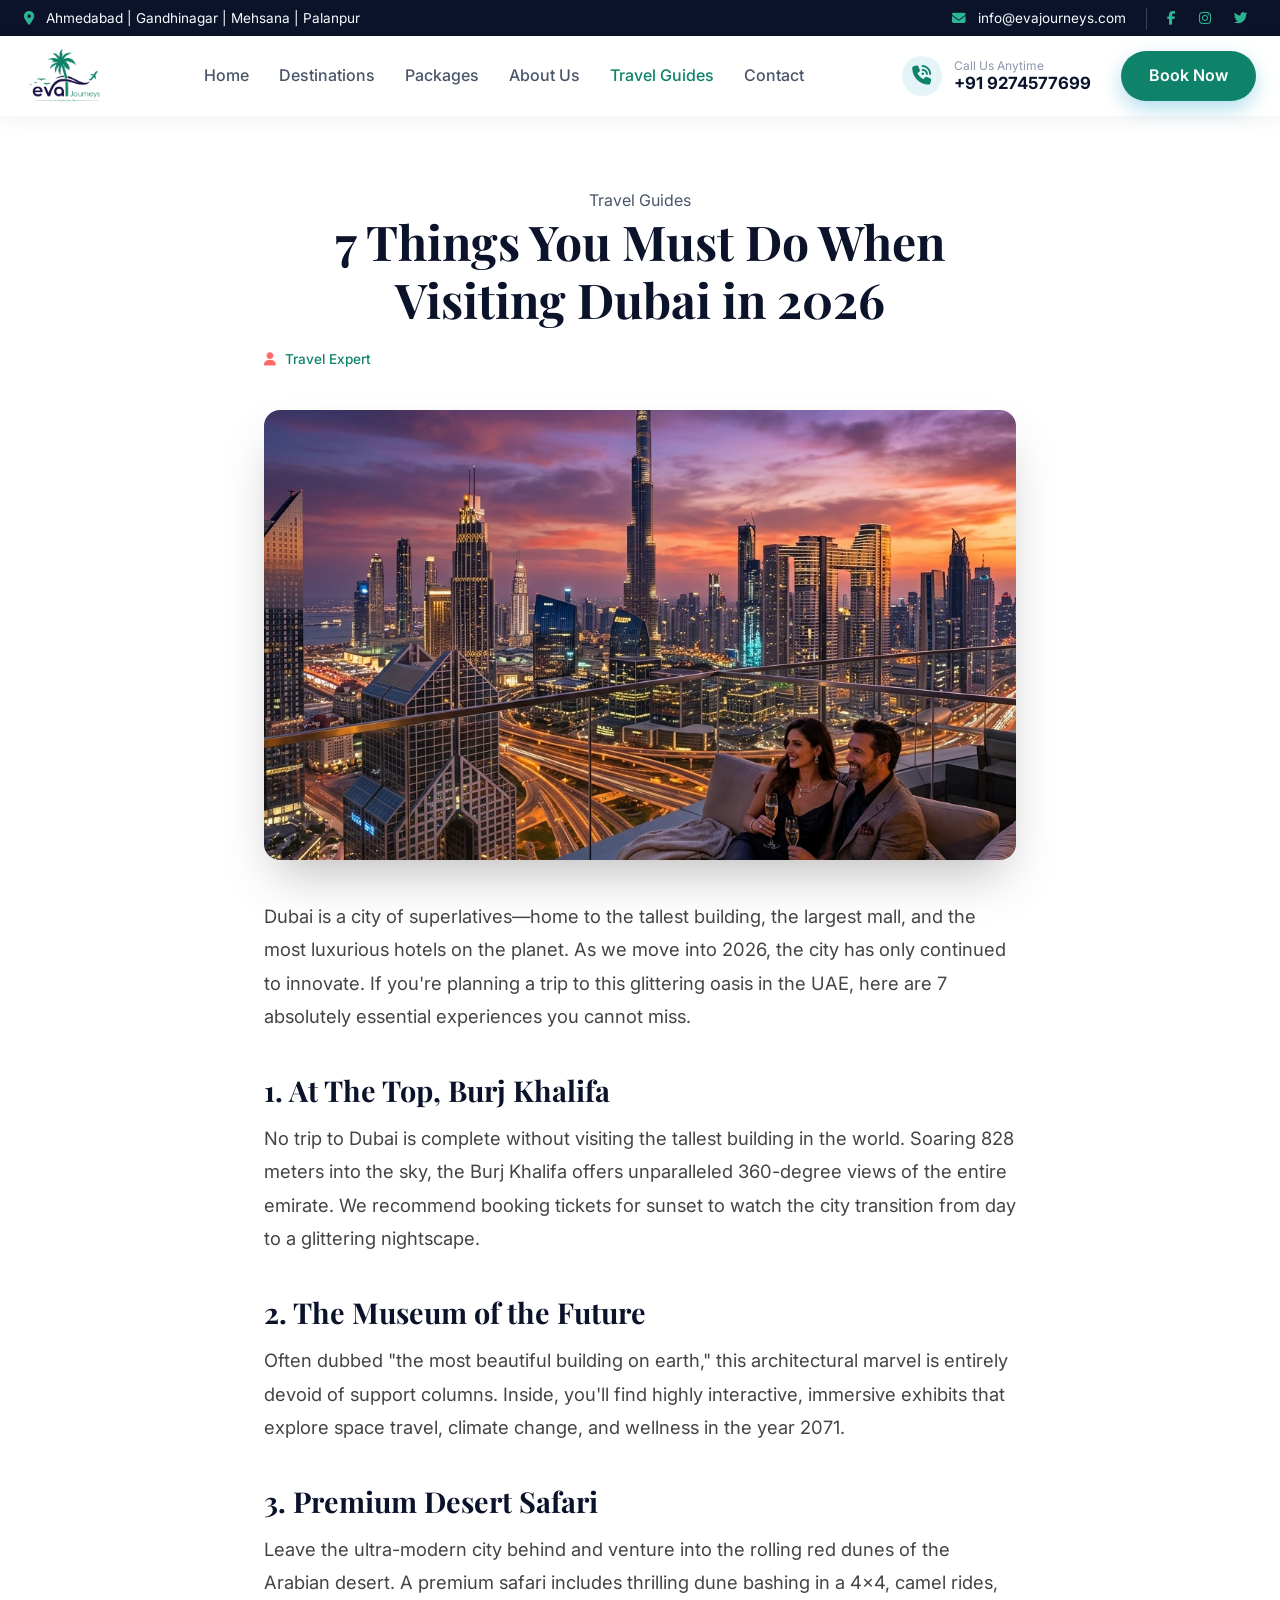
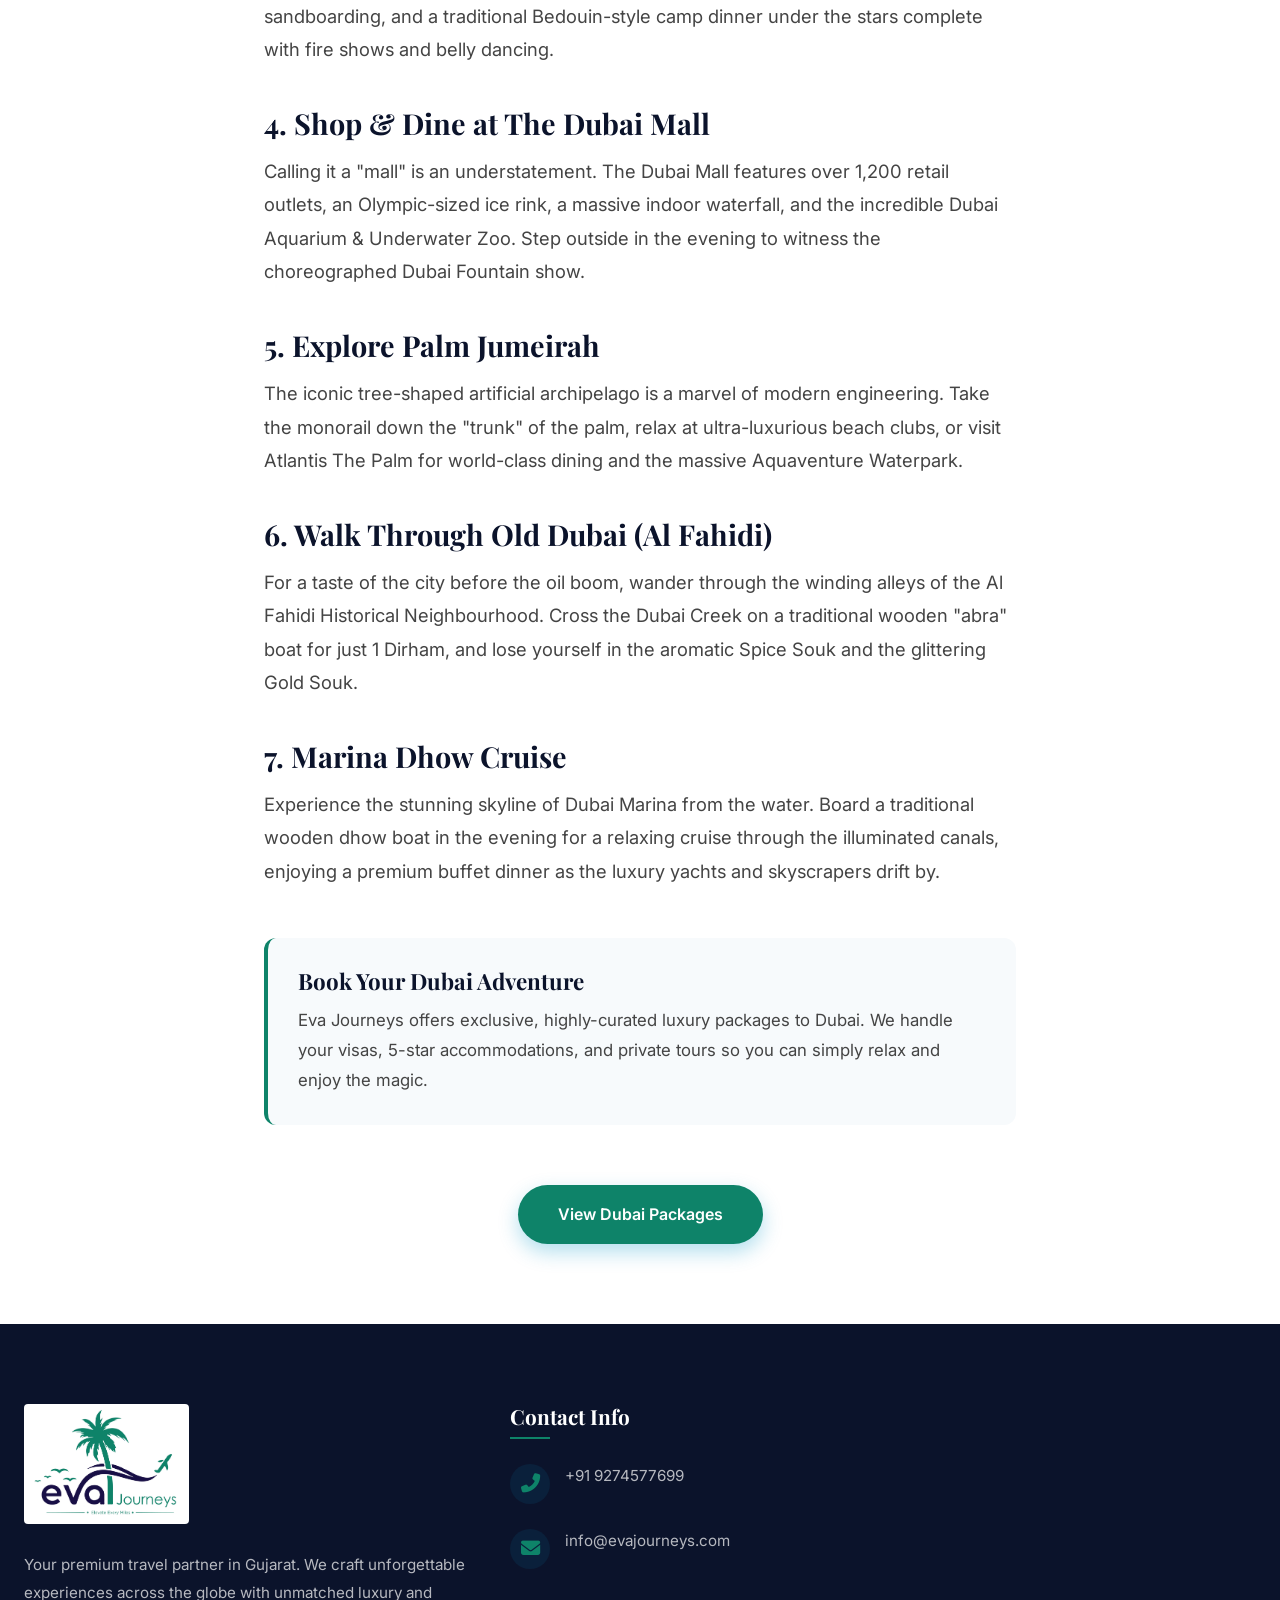
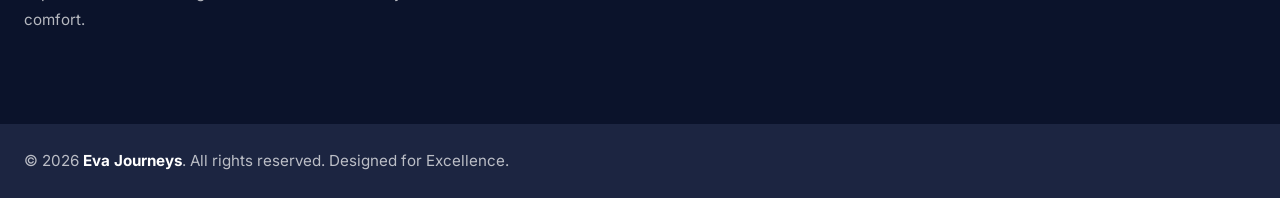
==== blog-dubai.html @ ccea4ab7 "Initial commit" ====
<!DOCTYPE html>
<html lang="en">
<head>
    <meta charset="UTF-8">
    <meta name="viewport" content="width=device-width, initial-scale=1.0">
    <title>7 Things You Must Do When Visiting Dubai in 2026 | Eva Journeys</title>
    <meta name="description" content="Discover breathtaking destinations with Eva Journeys. Premium travel packages based in Gujarat.">
    
    <link rel="preconnect" href="https://fonts.googleapis.com">
    <link rel="preconnect" href="https://fonts.gstatic.com" crossorigin>
    <link href="https://fonts.googleapis.com/css2?family=Inter:wght@300;400;500;600;700&family=Playfair+Display:ital,wght@0,400;0,600;0,700;0,800;1,400&display=swap" rel="stylesheet">
    <link rel="stylesheet" href="https://cdnjs.cloudflare.com/ajax/libs/font-awesome/6.4.0/css/all.min.css">
    <link rel="stylesheet" href="style.css">
</head>
<body>
    <div class="topbar">
        <div class="container topbar-container">
            <div class="topbar-left">
                <span><i class="fas fa-map-marker-alt"></i> Ahmedabad | Gandhinagar | Mehsana | Palanpur</span>
            </div>
            <div class="topbar-right">
                <a href="mailto:info@evajourneys.com"><i class="fas fa-envelope"></i> info@evajourneys.com</a>
                <div class="social-mini">
                    <a href="#"><i class="fab fa-facebook-f"></i></a>
                    <a href="#"><i class="fab fa-instagram"></i></a>
                    <a href="#"><i class="fab fa-twitter"></i></a>
                </div>
            </div>
        </div>
    </div>

    <nav class="navbar" style="background: var(--white); box-shadow: 0 5px 20px rgba(0,0,0,0.05);">
        <div class="container nav-container">
            <a href="index.html" class="logo"><img src="assets/logo/light.jpg" alt="Eva Journeys"></a>
            <ul class="nav-links">
                <li><a href="index.html#home">Home</a></li>
                <li><a href="index.html#destinations">Destinations</a></li>
                <li><a href="index.html#packages">Packages</a></li>
                <li><a href="index.html#about">About Us</a></li>
                <li><a href="index.html#blog" class="active">Travel Guides</a></li>
                <li><a href="index.html#contact">Contact</a></li>
            </ul>
            <div class="nav-actions">
                <a href="tel:+919274577699" class="contact-phone">
                    <div class="phone-icon"><i class="fas fa-phone-volume"></i></div>
                    <div class="phone-text">
                        <small>Call Us Anytime</small>
                        <span>+91 9274577699</span>
                    </div>
                </a>
                <a href="https://wa.me/919274577699" target="_blank" class="btn btn-primary btn-nav">Book Now</a>
            </div>
        </div>
    </nav>

    <!-- Blog Content -->
    <section class="blog-post section" style="padding-top: 150px; padding-bottom: 80px;">
        <div class="container" style="max-width: 800px;">
            <div class="post-header" style="text-align: center; margin-bottom: 40px;">
                <span class="subtitle">Travel Guides</span>
                <h1 style="font-family: var(--font-serif); font-size: 3rem; color: var(--dark); margin-bottom: 20px;">7 Things You Must Do When Visiting Dubai in 2026</h1>
                <div class="blog-meta" style="color: var(--primary); font-weight: 500;">
                    <span><i class="fas fa-user"></i> Travel Expert</span>
                </div>
            </div>
            
            <img src="assets/dest_dubai_1777758841607.png" alt="Dubai Skyline" style="width: 100%; height: 450px; object-fit: cover; border-radius: 16px; margin-bottom: 40px; box-shadow: var(--shadow-float);">
            
            <div class="post-content" style="font-size: 1.15rem; line-height: 1.8; color: #444;">
                <p>Dubai is a city of superlatives—home to the tallest building, the largest mall, and the most luxurious hotels on the planet. As we move into 2026, the city has only continued to innovate. If you're planning a trip to this glittering oasis in the UAE, here are 7 absolutely essential experiences you cannot miss.</p>
                
                <h3 style="margin-top: 40px; margin-bottom: 15px; color: var(--dark); font-family: var(--font-serif); font-size: 1.8rem;">1. At The Top, Burj Khalifa</h3>
                <p>No trip to Dubai is complete without visiting the tallest building in the world. Soaring 828 meters into the sky, the Burj Khalifa offers unparalleled 360-degree views of the entire emirate. We recommend booking tickets for sunset to watch the city transition from day to a glittering nightscape.</p>

                <h3 style="margin-top: 40px; margin-bottom: 15px; color: var(--dark); font-family: var(--font-serif); font-size: 1.8rem;">2. The Museum of the Future</h3>
                <p>Often dubbed "the most beautiful building on earth," this architectural marvel is entirely devoid of support columns. Inside, you'll find highly interactive, immersive exhibits that explore space travel, climate change, and wellness in the year 2071.</p>

                <h3 style="margin-top: 40px; margin-bottom: 15px; color: var(--dark); font-family: var(--font-serif); font-size: 1.8rem;">3. Premium Desert Safari</h3>
                <p>Leave the ultra-modern city behind and venture into the rolling red dunes of the Arabian desert. A premium safari includes thrilling dune bashing in a 4x4, camel rides, sandboarding, and a traditional Bedouin-style camp dinner under the stars complete with fire shows and belly dancing.</p>

                <h3 style="margin-top: 40px; margin-bottom: 15px; color: var(--dark); font-family: var(--font-serif); font-size: 1.8rem;">4. Shop & Dine at The Dubai Mall</h3>
                <p>Calling it a "mall" is an understatement. The Dubai Mall features over 1,200 retail outlets, an Olympic-sized ice rink, a massive indoor waterfall, and the incredible Dubai Aquarium & Underwater Zoo. Step outside in the evening to witness the choreographed Dubai Fountain show.</p>

                <h3 style="margin-top: 40px; margin-bottom: 15px; color: var(--dark); font-family: var(--font-serif); font-size: 1.8rem;">5. Explore Palm Jumeirah</h3>
                <p>The iconic tree-shaped artificial archipelago is a marvel of modern engineering. Take the monorail down the "trunk" of the palm, relax at ultra-luxurious beach clubs, or visit Atlantis The Palm for world-class dining and the massive Aquaventure Waterpark.</p>

                <h3 style="margin-top: 40px; margin-bottom: 15px; color: var(--dark); font-family: var(--font-serif); font-size: 1.8rem;">6. Walk Through Old Dubai (Al Fahidi)</h3>
                <p>For a taste of the city before the oil boom, wander through the winding alleys of the Al Fahidi Historical Neighbourhood. Cross the Dubai Creek on a traditional wooden "abra" boat for just 1 Dirham, and lose yourself in the aromatic Spice Souk and the glittering Gold Souk.</p>
                
                <h3 style="margin-top: 40px; margin-bottom: 15px; color: var(--dark); font-family: var(--font-serif); font-size: 1.8rem;">7. Marina Dhow Cruise</h3>
                <p>Experience the stunning skyline of Dubai Marina from the water. Board a traditional wooden dhow boat in the evening for a relaxing cruise through the illuminated canals, enjoying a premium buffet dinner as the luxury yachts and skyscrapers drift by.</p>

                <div style="background: var(--light); padding: 30px; border-radius: 12px; margin-top: 50px; border-left: 4px solid var(--primary);">
                    <h4 style="margin-bottom: 10px; font-family: var(--font-serif); font-size: 1.4rem; color: var(--dark);">Book Your Dubai Adventure</h4>
                    <p style="margin: 0; font-size: 1.05rem;">Eva Journeys offers exclusive, highly-curated luxury packages to Dubai. We handle your visas, 5-star accommodations, and private tours so you can simply relax and enjoy the magic.</p>
                </div>
                
                <div style="text-align: center; margin-top: 60px;">
                    <a href="index.html#packages" class="btn btn-primary" style="padding: 15px 40px; border-radius: 50px; text-decoration: none; display: inline-block;">View Dubai Packages</a>
                </div>
            </div>
        </div>
    </section>

    <footer id="contact" class="footer">
        <!-- Same footer structure -->
        <div class="footer-top">
            <div class="container footer-grid">
                <div class="footer-col brand-col">
                    <a href="index.html" class="logo footer-logo"><img src="assets/logo/light.jpg" alt="Eva Journeys"></a>
                    <p class="footer-desc">Your premium travel partner in Gujarat. We craft unforgettable experiences across the globe with unmatched luxury and comfort.</p>
                </div>
                <div class="footer-col contact-col">
                    <h3>Contact Info</h3>
                    <ul class="contact-info">
                        <li><div class="icon"><i class="fas fa-phone-alt"></i></div><div class="text"><a href="tel:+919274577699">+91 9274577699</a></div></li>
                        <li><div class="icon"><i class="fas fa-envelope"></i></div><div class="text"><a href="mailto:info@evajourneys.com">info@evajourneys.com</a></div></li>
                    </ul>
                </div>
            </div>
        </div>
        <div class="footer-bottom">
            <div class="container footer-bottom-flex">
                <p>&copy; 2026 <strong>Eva Journeys</strong>. All rights reserved. Designed for Excellence.</p>
            </div>
        </div>
    </footer>
</body>
</html>
---- style.css ----
/* ===== Premium CSS Variables ===== */
:root {
    --primary: #0e8369;
    /* Brand green */
    --primary-dark: #0a6b55;
    --primary-light: #2bb594;
    --secondary: #FF6B6B;
    /* Bold Coral */
    --secondary-dark: #E25555;
    --gold: #FFB703;
    /* Luxury accent */
    --dark: #0B132B;
    --dark-alt: #1C2541;
    --text: #4A5568;
    --text-light: #718096;
    --light: #F7FAFC;
    --white: #FFFFFF;

    --shadow-sm: 0 2px 4px rgba(0, 0, 0, 0.05);
    --shadow-md: 0 10px 15px -3px rgba(0, 0, 0, 0.1);
    --shadow-lg: 0 20px 25px -5px rgba(0, 0, 0, 0.1), 0 10px 10px -5px rgba(0, 0, 0, 0.04);
    --shadow-float: 0 25px 50px -12px rgba(0, 0, 0, 0.25);

    --transition: all 0.4s cubic-bezier(0.165, 0.84, 0.44, 1);

    --font-sans: 'Inter', sans-serif;
    --font-serif: 'Playfair Display', serif;
}

/* ===== Reset & Base Styles ===== */
* {
    margin: 0;
    padding: 0;
    box-sizing: border-box;
}

html {
    scroll-behavior: smooth;
}

body {
    font-family: var(--font-sans);
    color: var(--text);
    background-color: var(--white);
    line-height: 1.6;
    overflow-x: hidden;
}

h1,
h2,
h3,
h4,
h5,
h6 {
    font-family: var(--font-serif);
    color: var(--dark);
    line-height: 1.2;
}

a {
    text-decoration: none;
    color: inherit;
    transition: var(--transition);
}

ul {
    list-style: none;
}

img {
    max-width: 100%;
    height: auto;
    display: block;
}

.container {
    width: 100%;
    max-width: 1280px;
    margin: 0 auto;
    padding: 0 24px;
}

.section {
    padding: 70px 0;
}

.bg-light {
    background-color: var(--light);
}

.text-center {
    text-align: center;
}

.mt-50 {
    margin-top: 50px;
}

/* Section Headers */
.section-header {
    margin-bottom: 60px;
}

.section-header .subtitle {
    color: var(--primary);
    font-weight: 600;
    text-transform: uppercase;
    letter-spacing: 2px;
    font-size: 0.9rem;
    display: block;
    margin-bottom: 10px;
}

.section-header h2 {
    font-size: 2.8rem;
    margin-bottom: 20px;
    position: relative;
}

.section-header p {
    font-size: 1.1rem;
    color: var(--text-light);
    max-width: 600px;
}

.text-center.section-header p {
    margin: 0 auto;
}

/* ===== Buttons ===== */
.btn {
    display: inline-flex;
    align-items: center;
    justify-content: center;
    gap: 8px;
    padding: 12px 28px;
    border-radius: 50px;
    font-weight: 600;
    font-size: 1rem;
    cursor: pointer;
    border: none;
    transition: var(--transition);
}

.btn-large {
    padding: 16px 36px;
    font-size: 1.1rem;
}

.btn-sm {
    padding: 8px 20px;
    font-size: 0.9rem;
}

.btn-primary {
    background-color: var(--primary);
    color: var(--white);
    box-shadow: 0 8px 20px rgba(0, 150, 199, 0.3);
}

.btn-primary:hover {
    background-color: var(--primary-dark);
    transform: translateY(-3px);
    box-shadow: 0 12px 25px rgba(0, 150, 199, 0.4);
    color: var(--white);
}

.btn-secondary {
    background-color: var(--secondary);
    color: var(--white);
}

.btn-secondary:hover {
    background-color: var(--secondary-dark);
    transform: translateY(-3px);
    box-shadow: 0 8px 20px rgba(255, 107, 107, 0.4);
}

.btn-outline {
    background-color: transparent;
    color: var(--primary);
    border: 2px solid var(--primary);
}

.btn-outline:hover {
    background-color: var(--primary);
    color: var(--white);
}

.btn-outline-white {
    background-color: rgba(255, 255, 255, 0.1);
    backdrop-filter: blur(5px);
    color: var(--white);
    border: 2px solid var(--white);
}

.btn-outline-white:hover {
    background-color: var(--white);
    color: var(--dark);
}

/* ===== Topbar ===== */
.topbar {
    background-color: var(--dark);
    color: var(--light);
    padding: 8px 0;
    font-size: 0.85rem;
}

.topbar-container {
    display: flex;
    justify-content: space-between;
    align-items: center;
}

.topbar-left i,
.topbar-right i {
    color: var(--primary-light);
    margin-right: 8px;
}

.topbar-right {
    display: flex;
    align-items: center;
    gap: 20px;
}

.social-mini {
    display: flex;
    gap: 15px;
    border-left: 1px solid rgba(255, 255, 255, 0.2);
    padding-left: 20px;
}

.social-mini a:hover {
    color: var(--primary-light);
}

/* ===== Instagram Buttons ===== */
.ig-btn-top {
    display: inline-flex;
    align-items: center;
    gap: 6px;
    background: linear-gradient(45deg, #f09433, #e6683c, #dc2743, #cc2366, #bc1888);
    color: white;
    padding: 5px 14px;
    border-radius: 20px;
    font-size: 0.78rem;
    font-weight: 600;
    text-decoration: none;
    transition: all 0.3s ease;
    animation: igPulse 2.5s ease-in-out infinite;
}

.ig-btn-top i {
    font-size: 0.9rem;
}

.ig-btn-top:hover {
    transform: scale(1.08);
    box-shadow: 0 0 16px rgba(225, 48, 108, 0.5);
    animation: none;
}

@keyframes igPulse {
    0%, 100% { box-shadow: 0 0 0 0 rgba(225, 48, 108, 0.4); }
    50% { box-shadow: 0 0 12px 4px rgba(225, 48, 108, 0.2); }
}

.ig-btn-footer {
    display: inline-flex;
    align-items: center;
    gap: 10px;
    background: linear-gradient(45deg, #f09433, #e6683c, #dc2743, #cc2366, #bc1888);
    background-size: 200% 200%;
    color: white;
    padding: 12px 24px;
    border-radius: 12px;
    font-size: 0.95rem;
    font-weight: 600;
    text-decoration: none;
    margin-top: 20px;
    transition: all 0.3s ease;
    animation: igShimmer 3s ease infinite;
    position: relative;
    overflow: hidden;
}

.ig-btn-footer i {
    font-size: 1.2rem;
}

.ig-btn-footer:hover {
    transform: translateY(-3px);
    box-shadow: 0 8px 25px rgba(225, 48, 108, 0.4);
}

@keyframes igShimmer {
    0% { background-position: 0% 50%; }
    50% { background-position: 100% 50%; }
    100% { background-position: 0% 50%; }
}

/* ===== Navbar ===== */
.navbar {
    position: absolute;
    top: 36px;
    /* Below topbar */
    left: 0;
    width: 100%;
    padding: 10px 0;
    z-index: 1000;
    transition: var(--transition);
    background: #ffffff;
    box-shadow: var(--shadow-sm);
}

.navbar.scrolled {
    position: fixed;
    top: 0;
    background-color: #ffffff;
    backdrop-filter: none;
    padding: 8px 0;
    box-shadow: var(--shadow-md);
}

.nav-container {
    display: flex;
    justify-content: space-between;
    align-items: center;
}

.logo {
    display: flex;
    align-items: center;
}

.logo img {
    height: 60px;
    width: auto;
    object-fit: contain;
}

.nav-links {
    display: flex;
    gap: 30px;
}

.nav-links a {
    color: var(--text);
    font-weight: 500;
    font-size: 1rem;
    position: relative;
}

.nav-links a.active,
.nav-links a:hover {
    color: var(--primary);
}

.nav-actions {
    display: flex;
    align-items: center;
    gap: 30px;
}

.contact-phone {
    display: flex;
    align-items: center;
    gap: 12px;
    color: var(--dark);
}

.phone-icon {
    width: 40px;
    height: 40px;
    background-color: rgba(0, 150, 199, 0.1);
    border-radius: 50%;
    display: flex;
    align-items: center;
    justify-content: center;
    font-size: 1.2rem;
    color: var(--primary);
}

.phone-text {
    display: flex;
    flex-direction: column;
    line-height: 1.2;
}

.phone-text small {
    font-size: 0.75rem;
    opacity: 0.8;
    color: var(--text-light);
}

.phone-text span {
    font-weight: 700;
    font-size: 1.05rem;
}

.hamburger {
    display: none;
    font-size: 1.8rem;
    color: var(--dark);
    cursor: pointer;
}

/* ===== Hero Section ===== */
.hero {
    position: relative;
    height: 100vh;
    min-height: 800px;
    display: flex;
    align-items: center;
    overflow: hidden;
}

.hero-bg {
    position: absolute;
    top: 0;
    left: 0;
    width: 100%;
    height: 100%;
    z-index: -1;
}

.zoom-effect {
    width: 100%;
    height: 100%;
    object-fit: cover;
    animation: zoomIn 20s infinite alternate linear;
}

@keyframes zoomIn {
    from {
        transform: scale(1);
    }

    to {
        transform: scale(1.1);
    }
}

.hero-slideshow {
    position: absolute;
    top: 0;
    left: 0;
    width: 100%;
    height: 100%;
}

.hero-slideshow img {
    position: absolute;
    top: 0;
    left: 0;
    width: 100%;
    height: 100%;
    object-fit: cover;
    opacity: 0;
    animation: heroCrossfade 10s infinite ease-in-out;
}

.hero-slideshow img:nth-child(1) {
    animation-delay: 0s;
}

.hero-slideshow img:nth-child(2) {
    animation-delay: 5s;
}

@keyframes heroCrossfade {
    0% {
        opacity: 1;
    }

    40% {
        opacity: 1;
    }

    50% {
        opacity: 0;
    }

    90% {
        opacity: 0;
    }

    100% {
        opacity: 1;
    }
}

.hero-bg .overlay {
    position: absolute;
    top: 0;
    left: 0;
    width: 100%;
    height: 100%;
    background: linear-gradient(135deg, rgba(11, 19, 43, 0.8) 0%, rgba(11, 19, 43, 0.3) 100%);
}

.hero-content {
    color: var(--white);
    position: relative;
    z-index: 10;
    max-width: 800px;
    padding-top: 50px;
}

.hero-subtitle {
    display: inline-block;
    padding: 6px 16px;
    background-color: rgba(255, 255, 255, 0.1);
    border: 1px solid rgba(255, 255, 255, 0.3);
    border-radius: 30px;
    font-size: 0.9rem;
    font-weight: 500;
    margin-bottom: 25px;
    letter-spacing: 1px;
}

.hero-content h1 {
    font-size: 5rem;
    color: var(--white);
    margin-bottom: 25px;
    letter-spacing: -1px;
}

.text-highlight {
    color: var(--gold);
}

.hero-content p {
    font-size: 1.25rem;
    margin-bottom: 40px;
    opacity: 0.9;
    max-width: 600px;
    font-weight: 300;
}

.hero-buttons {
    display: flex;
    gap: 20px;
}

/* ===== Search Widget ===== */
.search-widget-section {
    position: relative;
    margin-top: -55px;
    z-index: 20;
}

.premium-search {
    background: rgba(255, 255, 255, 0.25);
    backdrop-filter: blur(18px);
    -webkit-backdrop-filter: blur(18px);
    border-radius: 20px;
    box-shadow: 0 8px 32px rgba(0, 0, 0, 0.12);
    border: 1px solid rgba(255, 255, 255, 0.45);
    padding: 12px 16px;
}

.search-form {
    display: flex;
    align-items: center;
    justify-content: space-between;
    width: 100%;
}

.input-block {
    flex: 1;
    padding: 14px 24px;
    border-radius: 14px;
    transition: all 0.3s ease;
    cursor: pointer;
}

.input-block:hover,
.input-block:focus-within {
    background: rgba(255, 255, 255, 0.55);
    box-shadow: 0 2px 12px rgba(0, 0, 0, 0.06);
}

.input-block label {
    display: flex;
    align-items: center;
    gap: 8px;
    font-size: 0.78rem;
    font-weight: 700;
    color: var(--dark);
    margin-bottom: 6px;
    text-transform: uppercase;
    letter-spacing: 0.6px;
}

.input-block label i {
    color: var(--primary);
    font-size: 0.85rem;
}

.input-block input,
.input-block select {
    border: none;
    outline: none;
    width: 100%;
    font-size: 1rem;
    color: var(--dark);
    font-family: var(--font-sans);
    background: transparent;
    cursor: pointer;
    font-weight: 500;
}

.input-block input::placeholder {
    color: var(--text-light);
    font-weight: 400;
}

.input-divider {
    width: 1px;
    height: 44px;
    background: rgba(0, 0, 0, 0.1);
    flex-shrink: 0;
}

.search-btn-wrapper {
    padding-left: 12px;
    flex-shrink: 0;
}

.btn-search-premium {
    background: var(--primary);
    color: white;
    border: none;
    padding: 16px 34px;
    border-radius: 14px;
    font-size: 1.05rem;
    font-weight: 600;
    cursor: pointer;
    display: flex;
    align-items: center;
    gap: 10px;
    transition: all 0.3s ease;
    box-shadow: 0 4px 14px rgba(14, 131, 105, 0.25);
    white-space: nowrap;
}

.btn-search-premium:hover {
    background: var(--primary-dark);
    transform: translateY(-2px);
    box-shadow: 0 6px 20px rgba(14, 131, 105, 0.35);
}

.btn-search-premium:active {
    transform: translateY(0);
}

/* ===== Trending Destinations (Swiper) ===== */
.trending {
    overflow: hidden;
}

.dest-card {
    position: relative;
    border-radius: 20px;
    overflow: hidden;
    height: 400px;
    cursor: pointer;
}

.dest-card img {
    width: 100%;
    height: 100%;
    object-fit: cover;
    transition: transform 0.6s ease;
}

.dest-card:hover img {
    transform: scale(1.1);
}

.dest-overlay {
    position: absolute;
    bottom: 0;
    left: 0;
    width: 100%;
    padding: 30px;
    background: linear-gradient(to top, rgba(0, 0, 0, 0.8), transparent);
    color: var(--white);
}

.dest-overlay h3 {
    color: var(--white);
    font-size: 1.8rem;
    margin-bottom: 5px;
}

.dest-overlay p {
    font-size: 0.9rem;
    font-weight: 500;
    color: var(--gold);
}

.destinations-slider {
    padding-bottom: 50px !important;
}

.destinations-slider .swiper-wrapper {
    transition-timing-function: linear !important;
}

.swiper-pagination-bullet-active {
    background-color: var(--primary) !important;
}

/* ===== Packages Section ===== */
.packages-grid {
    display: grid;
    grid-template-columns: repeat(auto-fit, minmax(350px, 1fr));
    gap: 30px;
}

.package-card {
    background: var(--white);
    border-radius: 16px;
    overflow: hidden;
    box-shadow: var(--shadow-md);
    transition: var(--transition);
    border: 1px solid #E2E8F0;
    display: flex;
    flex-direction: column;
}

.package-card:hover {
    transform: translateY(-10px);
    box-shadow: var(--shadow-lg);
    border-color: var(--primary-light);
}

.package-img {
    position: relative;
    height: 260px;
    overflow: hidden;
}

.package-img img {
    width: 100%;
    height: 100%;
    object-fit: cover;
    transition: transform 0.6s ease;
}

.package-card:hover .package-img img {
    transform: scale(1.08);
}

.badge-discount,
.badge-featured {
    position: absolute;
    top: 20px;
    left: 20px;
    padding: 6px 12px;
    border-radius: 8px;
    font-size: 0.8rem;
    font-weight: 700;
    text-transform: uppercase;
}

.badge-discount {
    background-color: var(--secondary);
    color: var(--white);
}

.badge-featured {
    background-color: var(--gold);
    color: var(--dark);
}

.wishlist-btn {
    position: absolute;
    top: 20px;
    right: 20px;
    width: 40px;
    height: 40px;
    border-radius: 50%;
    background: rgba(255, 255, 255, 0.9);
    display: flex;
    align-items: center;
    justify-content: center;
    color: var(--text-light);
    cursor: pointer;
    transition: var(--transition);
    font-size: 1.2rem;
}

.wishlist-btn:hover {
    color: var(--secondary);
    background: var(--white);
}

.package-content {
    padding: 30px;
    flex: 1;
    display: flex;
    flex-direction: column;
}

.package-meta {
    display: flex;
    justify-content: space-between;
    font-size: 0.85rem;
    color: var(--text-light);
    margin-bottom: 12px;
}

.package-meta i {
    color: var(--primary);
    margin-right: 5px;
}

.package-meta .rating {
    color: var(--dark);
    font-weight: 600;
}

.package-meta .rating i {
    color: var(--gold);
}

.package-content h3 {
    font-size: 1.4rem;
    margin-bottom: 8px;
}

.package-location {
    font-size: 0.9rem;
    color: var(--text-light);
    margin-bottom: 20px;
}

.package-location i {
    color: var(--secondary);
    margin-right: 5px;
}

.inclusions {
    display: flex;
    gap: 15px;
    margin-bottom: 25px;
    padding-bottom: 25px;
    border-bottom: 1px solid #E2E8F0;
}

.inclusions span {
    width: 35px;
    height: 35px;
    border-radius: 50%;
    background: var(--light);
    display: flex;
    align-items: center;
    justify-content: center;
    color: var(--primary);
    font-size: 0.9rem;
}

.package-footer {
    display: flex;
    justify-content: space-between;
    align-items: flex-end;
    margin-top: auto;
}

.price {
    display: flex;
    flex-direction: column;
}

.price-old,
.price-from {
    font-size: 0.85rem;
    color: var(--text-light);
}

.price-old {
    text-decoration: line-through;
}

.price h4 {
    font-size: 1.6rem;
    color: var(--dark);
    font-family: var(--font-sans);
    font-weight: 800;
}

.price small {
    font-size: 0.9rem;
    font-weight: 400;
    color: var(--text-light);
}

/* ===== Why Choose Us ===== */
.why-us-grid {
    display: grid;
    grid-template-columns: 1fr 1fr;
    gap: 60px;
    align-items: center;
}

.why-us-image {
    position: relative;
    padding-right: 30px;
    padding-bottom: 30px;
}

.image-wrapper {
    position: relative;
    border-radius: 20px;
}

.image-wrapper::before {
    content: '';
    position: absolute;
    top: 30px;
    right: -30px;
    bottom: -30px;
    left: 30px;
    background-color: var(--primary);
    border-radius: 20px;
    z-index: -1;
    opacity: 0.1;
}

.main-img {
    border-radius: 20px;
    box-shadow: var(--shadow-lg);
    width: 100%;
    height: 550px;
    object-fit: cover;
}

.experience-badge {
    position: absolute;
    bottom: 40px;
    left: -30px;
    background: var(--white);
    padding: 25px;
    border-radius: 16px;
    box-shadow: var(--shadow-lg);
    display: flex;
    align-items: center;
    gap: 15px;
    border-left: 5px solid var(--gold);
}

.experience-badge .number {
    font-size: 2.5rem;
    font-weight: 800;
    color: var(--primary);
    line-height: 1;
}

.experience-badge .text {
    font-size: 0.9rem;
    font-weight: 600;
    color: var(--dark);
}

.why-us-content .lead-text {
    font-size: 1.15rem;
    color: var(--text);
    margin-bottom: 40px;
}

.features-list li {
    display: flex;
    gap: 20px;
    margin-bottom: 30px;
}

.feature-icon {
    width: 60px;
    height: 60px;
    flex-shrink: 0;
    border-radius: 12px;
    background: rgba(0, 150, 199, 0.1);
    color: var(--primary);
    display: flex;
    align-items: center;
    justify-content: center;
    font-size: 1.5rem;
    transition: var(--transition);
}

.features-list li:hover .feature-icon {
    background: var(--primary);
    color: var(--white);
    transform: rotateY(180deg);
}

.feature-text h4 {
    font-size: 1.2rem;
    margin-bottom: 5px;
    font-family: var(--font-sans);
}

.stats-row {
    display: flex;
    gap: 40px;
    margin-top: 40px;
    padding-top: 40px;
    border-top: 1px solid #E2E8F0;
}

.stat-item h3 {
    font-size: 2.2rem;
    color: var(--primary);
    font-family: var(--font-sans);
    font-weight: 800;
}

.stat-item p {
    font-size: 0.9rem;
    font-weight: 500;
    color: var(--text-light);
}

/* ===== Testimonials ===== */
.testimonial-card {
    background: var(--white);
    padding: 40px;
    border-radius: 20px;
    box-shadow: var(--shadow-md);
    margin: 20px 10px;
    position: relative;
    border-top: 4px solid var(--primary);
}

.quote-icon {
    position: absolute;
    top: 30px;
    right: 40px;
    font-size: 3rem;
    color: var(--light);
    opacity: 0.5;
}

.review-text {
    font-size: 1.1rem;
    font-style: italic;
    color: var(--text);
    margin-bottom: 30px;
    line-height: 1.8;
    position: relative;
    z-index: 2;
}

.reviewer {
    display: flex;
    align-items: center;
    gap: 15px;
}

.reviewer img {
    width: 60px;
    height: 60px;
    border-radius: 50%;
    object-fit: cover;
}

.avatar-placeholder {
    width: 60px;
    height: 60px;
    border-radius: 50%;
    background: var(--light);
    display: flex;
    align-items: center;
    justify-content: center;
    font-size: 1.5rem;
    color: var(--text-light);
}

.reviewer-info h4 {
    font-family: var(--font-sans);
    font-size: 1.1rem;
    margin-bottom: 2px;
}

.reviewer-info span {
    font-size: 0.85rem;
    color: var(--text-light);
    display: block;
    margin-bottom: 5px;
}

.stars i {
    color: var(--gold);
    font-size: 0.8rem;
}

/* ===== Blog Section ===== */
.blog-grid {
    display: grid;
    grid-template-columns: repeat(3, 1fr);
    gap: 30px;
}

.blog-card {
    background: var(--white);
    border-radius: 16px;
    overflow: hidden;
    box-shadow: var(--shadow-md);
    transition: var(--transition);
}

.blog-card:hover {
    transform: translateY(-10px);
    box-shadow: var(--shadow-lg);
}

.blog-img {
    position: relative;
    height: 240px;
}

.blog-img img {
    width: 100%;
    height: 100%;
    object-fit: cover;
}

.blog-date {
    position: absolute;
    bottom: -20px;
    right: 30px;
    background: var(--primary);
    color: var(--white);
    padding: 10px 15px;
    border-radius: 8px;
    text-align: center;
    box-shadow: var(--shadow-md);
}

.blog-date .day {
    display: block;
    font-size: 1.4rem;
    font-weight: 800;
    line-height: 1;
}

.blog-date .month {
    font-size: 0.8rem;
    text-transform: uppercase;
    font-weight: 600;
}

.blog-content {
    padding: 40px 30px 30px;
}

.blog-meta {
    display: flex;
    gap: 15px;
    font-size: 0.85rem;
    color: var(--text-light);
    margin-bottom: 15px;
}

.blog-meta i {
    color: var(--secondary);
    margin-right: 5px;
}

.blog-content h3 {
    font-size: 1.25rem;
    margin-bottom: 15px;
    line-height: 1.4;
    transition: var(--transition);
}

.blog-content h3:hover {
    color: var(--primary);
}

.blog-content p {
    color: var(--text-light);
    margin-bottom: 20px;
    font-size: 0.95rem;
}

.read-more {
    font-weight: 600;
    color: var(--dark);
    display: inline-flex;
    align-items: center;
    gap: 8px;
}

.read-more i {
    transition: var(--transition);
}

.read-more:hover {
    color: var(--primary);
}

.read-more:hover i {
    transform: translateX(5px);
}

/* ===== Newsletter ===== */
.newsletter-section {
    padding: 0 0 100px;
}

/* ===== Automated Review Slideshow ===== */
.review-swiper-container {
    width: 100%;
    margin: 0 auto;
    position: relative;
    padding: 20px 0;
}

.review-img-wrap {
    width: 100%;
    position: relative;
    border-radius: 12px;
    overflow: hidden;
    box-shadow: 0 10px 25px rgba(0, 0, 0, 0.08);
    background-color: var(--white);
    /* Strict 1.6 aspect ratio per image */
    aspect-ratio: 1.6 / 1;
}

/* Center Highlight Effect */
.review-swiper-container .swiper-slide {
    transition: transform 0.6s cubic-bezier(0.4, 0, 0.2, 1), opacity 0.6s cubic-bezier(0.4, 0, 0.2, 1);
    transform: scale(0.85); /* Make side images 15% smaller */
    opacity: 0.6;
}

.review-swiper-container .swiper-slide-active {
    transform: scale(1); /* Keep middle image normal size */
    opacity: 1;
    z-index: 2;
}

.review-img-wrap img {
    position: absolute;
    top: 0;
    left: 0;
    width: 100%;
    height: 100%;
    object-fit: cover;
    transition: transform 0.5s ease;
}

.review-swiper-container .swiper-slide-active .review-img-wrap:hover img {
    transform: scale(1.05);
}

.review-loader {
    position: absolute;
    top: 50%;
    left: 50%;
    transform: translate(-50%, -50%);
    font-family: var(--font-sans);
    color: var(--primary);
    font-weight: 500;
    z-index: 10;
    pointer-events: none;
    transition: opacity 0.5s ease;
}

/* ===== Archive Gallery (Hanging Photos) ===== */
.archive-gallery {
    background-color: var(--light);
    overflow: hidden;
    padding-bottom: 80px;
}

.rope-container {
    position: relative;
    padding-top: 40px;
    padding-bottom: 60px;
    margin-top: 40px;
}

.rope {
    position: absolute;
    top: 40px;
    left: -5%;
    right: -5%;
    height: 3px;
    background: #d4c4b7;
    z-index: 1;
    border-radius: 50%;
    box-shadow: 0 5px 10px rgba(0,0,0,0.1);
}

.hanging-photos {
    display: flex;
    justify-content: space-around;
    align-items: flex-start;
    gap: 20px;
    position: relative;
    z-index: 2;
    min-height: 250px;
}

.polaroid-frame {
    background: #fff;
    padding: 12px 12px 40px 12px;
    box-shadow: 0 10px 25px rgba(0,0,0,0.15);
    width: 20%;
    position: relative;
    transform-origin: top center;
    transition: opacity 1.5s ease, transform 1.5s ease;
    cursor: pointer;
}

.polaroid-frame img {
    width: 100%;
    aspect-ratio: 1 / 1;
    object-fit: cover;
    background: #eee;
}

/* Clothespin base */
.polaroid-frame::before {
    content: '';
    position: absolute;
    top: -20px;
    left: 50%;
    transform: translateX(-50%);
    width: 14px;
    height: 40px;
    background: #e8d5c4;
    border-radius: 6px;
    box-shadow: inset 0 0 5px rgba(0,0,0,0.2), 0 3px 5px rgba(0,0,0,0.3);
    z-index: 3;
}

/* Clothespin metal spring */
.polaroid-frame::after {
    content: '';
    position: absolute;
    top: -5px;
    left: 50%;
    transform: translateX(-50%);
    width: 18px;
    height: 5px;
    background: #999;
    border-radius: 2px;
    z-index: 4;
}

.polaroid-frame.fade-out {
    opacity: 0;
    transform: scale(0.9) !important;
}

.polaroid-frame:hover {
    z-index: 10;
    box-shadow: 0 15px 35px rgba(0,0,0,0.25);
}

@media (max-width: 992px) {
    .polaroid-frame { width: 30%; margin-bottom: 30px; }
    .hanging-photos { flex-wrap: wrap; justify-content: center; gap: 30px; }
}

@media (max-width: 576px) {
    .polaroid-frame { width: 45%; }
}

.newsletter-box {
    background: linear-gradient(135deg, var(--dark) 0%, var(--dark-alt) 100%);
    border-radius: 20px;
    padding: 40px 50px;
    display: flex;
    align-items: center;
    gap: 30px;
    box-shadow: var(--shadow-float);
    position: relative;
    overflow: hidden;
}

.newsletter-box::before {
    content: '';
    position: absolute;
    top: -80px;
    right: -80px;
    width: 250px;
    height: 250px;
    border-radius: 50%;
    background: rgba(255, 255, 255, 0.03);
}

.newsletter-box::after {
    content: '';
    position: absolute;
    bottom: -60px;
    left: -60px;
    width: 180px;
    height: 180px;
    border-radius: 50%;
    background: rgba(255, 255, 255, 0.02);
}

.newsletter-icon {
    width: 56px;
    height: 56px;
    background: var(--primary);
    border-radius: 14px;
    display: flex;
    align-items: center;
    justify-content: center;
    flex-shrink: 0;
}

.newsletter-icon i {
    color: white;
    font-size: 1.4rem;
}

.newsletter-content {
    flex-shrink: 0;
    color: var(--white);
}

.newsletter-content h2 {
    color: var(--white);
    font-size: 1.6rem;
    margin: 0;
    white-space: nowrap;
}

.newsletter-form {
    flex: 1;
    display: flex;
    gap: 0;
    background: var(--white);
    padding: 6px;
    border-radius: 14px;
    min-width: 0;
}

.newsletter-form input {
    flex: 1;
    border: none;
    outline: none;
    padding: 0 20px;
    font-family: var(--font-sans);
    font-size: 1rem;
    min-width: 0;
}

.btn-newsletter {
    background: var(--primary);
    color: white;
    border: none;
    border-radius: 10px;
    padding: 14px 30px;
    font-weight: 600;
    font-size: 0.95rem;
    cursor: pointer;
    white-space: nowrap;
    display: flex;
    align-items: center;
    gap: 8px;
    transition: all 0.3s ease;
}

.btn-newsletter:hover {
    background: var(--primary-dark, #0052a3);
    transform: translateY(-1px);
}

.newsletter-success {
    color: #4ade80;
    font-weight: 600;
    font-size: 1rem;
    display: flex;
    align-items: center;
    gap: 8px;
    white-space: nowrap;
}

.newsletter-success i {
    font-size: 1.2rem;
}

/* ===== Footer ===== */
.footer {
    background-color: var(--dark);
    color: rgba(255, 255, 255, 0.7);
    font-size: 0.95rem;
}

.footer-top {
    padding: 80px 0 60px;
}

.footer-grid {
    display: grid;
    grid-template-columns: 2.5fr 1fr 1fr 1.5fr;
    gap: 40px;
}

.footer-logo {
    margin-bottom: 20px;
    display: inline-block;
}

.footer-logo img {
    height: 120px;
    object-fit: contain;
    border-radius: 4px;
}

.footer-desc {
    margin-bottom: 30px;
    line-height: 1.8;
}

.payment-methods h4 {
    color: var(--white);
    font-family: var(--font-sans);
    font-size: 1rem;
    margin-bottom: 15px;
}

.pay-icons {
    display: flex;
    gap: 10px;
    font-size: 2rem;
    color: rgba(255, 255, 255, 0.5);
}

.pay-icons i:hover {
    color: var(--white);
}

.footer-col h3 {
    color: var(--white);
    font-size: 1.3rem;
    margin-bottom: 25px;
    position: relative;
    padding-bottom: 10px;
}

.footer-col h3::after {
    content: '';
    position: absolute;
    bottom: 0;
    left: 0;
    width: 40px;
    height: 2px;
    background: var(--primary);
}

.footer-links li {
    margin-bottom: 15px;
}

.footer-links a {
    display: flex;
    align-items: center;
    gap: 10px;
}

.footer-links a i {
    font-size: 0.7rem;
    color: var(--primary);
    transition: var(--transition);
}

.footer-links a:hover {
    color: var(--white);
    padding-left: 5px;
}

.contact-info li {
    display: flex;
    gap: 15px;
    margin-bottom: 25px;
}

.contact-info .icon {
    width: 40px;
    height: 40px;
    border-radius: 50%;
    background: rgba(0, 150, 199, 0.1);
    display: flex;
    align-items: center;
    justify-content: center;
    color: var(--primary);
    font-size: 1.2rem;
    flex-shrink: 0;
}

.contact-info .text strong {
    display: block;
    color: var(--white);
    font-weight: 500;
    margin-bottom: 5px;
}

.contact-info .text a {
    color: rgba(255, 255, 255, 0.7);
}

.contact-info .text a:hover {
    color: var(--primary-light);
}

.contact-info .text small {
    display: block;
    font-size: 0.8rem;
    margin-top: 5px;
    color: rgba(255, 255, 255, 0.5);
}

.footer-bottom {
    background-color: var(--dark-alt);
    padding: 25px 0;
}

.footer-bottom-flex {
    display: flex;
    justify-content: space-between;
    align-items: center;
}

.footer-bottom-flex strong {
    color: var(--white);
}

.bottom-links {
    display: flex;
    gap: 20px;
}

.bottom-links a:hover {
    color: var(--primary-light);
}

/* ===== Expanded Grid Mode for Packages ===== */
.packages-wrapper.grid-mode {
    display: grid !important;
    grid-template-columns: repeat(auto-fit, minmax(350px, 1fr));
    gap: 30px;
    transform: none !important;
    width: 100% !important;
}

.packages-wrapper.grid-mode .swiper-slide {
    width: auto !important;
    margin-right: 0 !important;
}

.packages-pagination.hidden {
    display: none !important;
}

/* ===== Responsive Design ===== */
@media (max-width: 1200px) {
    .hero-content h1 {
        font-size: 4rem;
    }

    .search-form {
        flex-wrap: wrap;
        gap: 20px;
    }

    .input-divider {
        display: none;
    }

    .input-group {
        min-width: 200px;
    }
}

@media (max-width: 992px) {
    .topbar {
        display: none;
    }

    .navbar {
        top: 0;
    }

    .why-us-grid {
        grid-template-columns: 1fr;
    }

    .why-us-image {
        padding: 0;
        margin-bottom: 40px;
    }

    .image-wrapper::before {
        display: none;
    }

    .experience-badge {
        bottom: -20px;
        left: 20px;
        right: 20px;
    }

    .blog-grid {
        grid-template-columns: repeat(2, 1fr);
    }

    .footer-grid {
        grid-template-columns: 1fr 1fr;
    }

    .newsletter-box {
        flex-direction: column;
        text-align: center;
    }

    .newsletter-box::before {
        display: none;
    }
}

@media (max-width: 768px) {

    /* ===== Global Mobile Spacing (60% reduction) ===== */
    .section {
        padding: 28px 0;
    }

    .section-header {
        margin-bottom: 25px;
    }

    .section-header h2 {
        font-size: 1.8rem;
        margin-bottom: 10px;
    }

    .section-header .subtitle {
        font-size: 0.78rem;
        letter-spacing: 1.5px;
        margin-bottom: 6px;
    }

    .section-header p {
        font-size: 0.95rem;
    }

    .container {
        padding: 0 16px;
    }

    .mt-50 {
        margin-top: 20px;
    }

    /* ===== Navbar Mobile ===== */
    .nav-links,
    .contact-phone,
    .btn-nav {
        display: none;
    }

    .hamburger {
        display: block;
    }

    .nav-links.active {
        display: flex;
        flex-direction: column;
        position: absolute;
        top: 100%;
        left: 0;
        width: 100%;
        background-color: var(--white);
        padding: 15px;
        box-shadow: var(--shadow-md);
        z-index: 100;
    }

    .nav-links.active a {
        color: var(--dark);
        padding: 12px 0;
        display: block;
        font-size: 1.05rem;
        border-bottom: 1px solid #E2E8F0;
    }

    .logo img {
        max-height: 40px;
    }

    /* ===== Hero Mobile ===== */
    .hero {
        min-height: 500px;
        height: 70vh;
    }

    .hero-content h1 {
        font-size: 2.2rem;
        line-height: 1.2;
    }

    .hero-content p {
        font-size: 1rem;
        margin-bottom: 25px;
    }

    .hero-subtitle {
        font-size: 0.85rem;
    }

    .hero-buttons {
        flex-direction: column;
        gap: 12px;
    }

    .hero-buttons .btn {
        width: 100%;
        text-align: center;
        padding: 14px 20px;
    }

    /* ===== Search Widget Mobile ===== */
    .search-widget-section {
        margin-top: -40px;
    }

    .premium-search {
        border-radius: 16px;
        padding: 12px;
    }

    .search-form {
        flex-direction: column;
        align-items: stretch;
        gap: 8px;
    }

    .input-block {
        padding: 10px 16px;
        border-radius: 12px;
        background: rgba(255, 255, 255, 0.4);
    }

    .input-block label {
        font-size: 0.7rem;
        margin-bottom: 3px;
    }

    .input-block input,
    .input-block select {
        font-size: 0.9rem;
    }

    .input-divider {
        display: none;
    }

    .search-btn-wrapper {
        padding-left: 0;
        margin-top: 4px;
    }

    .btn-search-premium {
        width: 100%;
        justify-content: center;
        padding: 14px 20px;
        border-radius: 12px;
    }

    /* ===== Destinations Cards Mobile ===== */
    .dest-card {
        height: 280px;
        border-radius: 14px;
    }

    .dest-overlay h3 {
        font-size: 1.3rem;
    }

    /* ===== Package Cards Mobile ===== */
    .packages-grid {
        grid-template-columns: 1fr;
        gap: 20px;
    }

    .package-card:hover {
        transform: none;
    }

    .package-img {
        height: 200px;
    }

    .package-content {
        padding: 20px;
    }

    .package-content h3 {
        font-size: 1.15rem;
    }

    .package-footer {
        padding: 15px 20px;
    }

    .price .amount {
        font-size: 1.4rem;
    }

    /* ===== Why Us / About Mobile ===== */
    .why-us-grid {
        grid-template-columns: 1fr;
        gap: 20px;
    }

    .why-us-image {
        padding: 0;
        margin-bottom: 20px;
    }

    .image-wrapper::before {
        display: none;
    }

    .experience-badge {
        bottom: -15px;
        left: 10px;
        right: 10px;
        padding: 15px;
    }

    .feature-item {
        padding: 20px;
    }

    .feature-item h4 {
        font-size: 1.05rem;
    }

    .feature-item p {
        font-size: 0.9rem;
    }

    /* ===== Stats Row Mobile ===== */
    .stats-row {
        flex-wrap: wrap;
        gap: 15px;
        padding: 20px 0;
    }

    .stat-item h3 {
        font-size: 2rem;
    }

    .stat-item p {
        font-size: 0.8rem;
    }

    /* ===== Reviews Mobile ===== */
    .reviews-slider-wrapper {
        padding: 0;
    }

    /* ===== Blog Cards Mobile ===== */
    .blog-grid {
        grid-template-columns: 1fr;
        gap: 20px;
    }

    .blog-card {
        border-radius: 14px;
    }

    .blog-content {
        padding: 20px;
    }

    .blog-content h3 {
        font-size: 1.1rem;
    }

    /* ===== Archive Gallery Mobile ===== */
    .archive-gallery {
        padding: 28px 0;
    }

    .clothesline {
        gap: 15px;
        padding: 0 10px;
    }

    .polaroid-frame {
        width: 42%;
        padding: 6px;
        border-radius: 4px;
    }

    .polaroid-frame img {
        height: 120px;
    }

    /* ===== Newsletter Mobile ===== */
    .newsletter-box {
        flex-direction: column;
        text-align: center;
        padding: 30px 20px;
        gap: 15px;
    }

    .newsletter-box::before,
    .newsletter-box::after {
        display: none;
    }

    .newsletter-content h2 {
        font-size: 1.3rem;
        white-space: normal;
    }

    .newsletter-form {
        flex-direction: column;
        background: rgba(255, 255, 255, 0.1);
        padding: 0;
        border-radius: 14px;
        gap: 10px;
    }

    .newsletter-form input {
        padding: 14px 18px;
        border-radius: 12px;
        background: var(--white);
        width: 100%;
    }

    .btn-newsletter {
        width: 100%;
        justify-content: center;
        padding: 14px 20px;
        border-radius: 12px;
    }

    /* ===== Footer Mobile ===== */
    .footer-top {
        padding: 40px 0 30px;
    }

    .footer-grid {
        grid-template-columns: 1fr;
        gap: 25px;
    }

    .footer-col h3 {
        font-size: 1.1rem;
        margin-bottom: 12px;
    }

    .footer-desc {
        font-size: 0.9rem;
    }

    .footer-bottom-flex {
        flex-direction: column;
        gap: 10px;
        text-align: center;
    }

    .footer-bottom {
        padding: 15px 0;
    }

    /* ===== Blog Post Pages Mobile ===== */
    .blog-post.section {
        padding-top: 100px !important;
        padding-bottom: 40px !important;
    }

    .blog-post .post-header h1,
    .blog-post h1 {
        font-size: 1.8rem !important;
    }

    .blog-post .post-content h3 {
        font-size: 1.3rem !important;
    }

    .blog-post img {
        height: 250px !important;
        border-radius: 12px !important;
    }
}
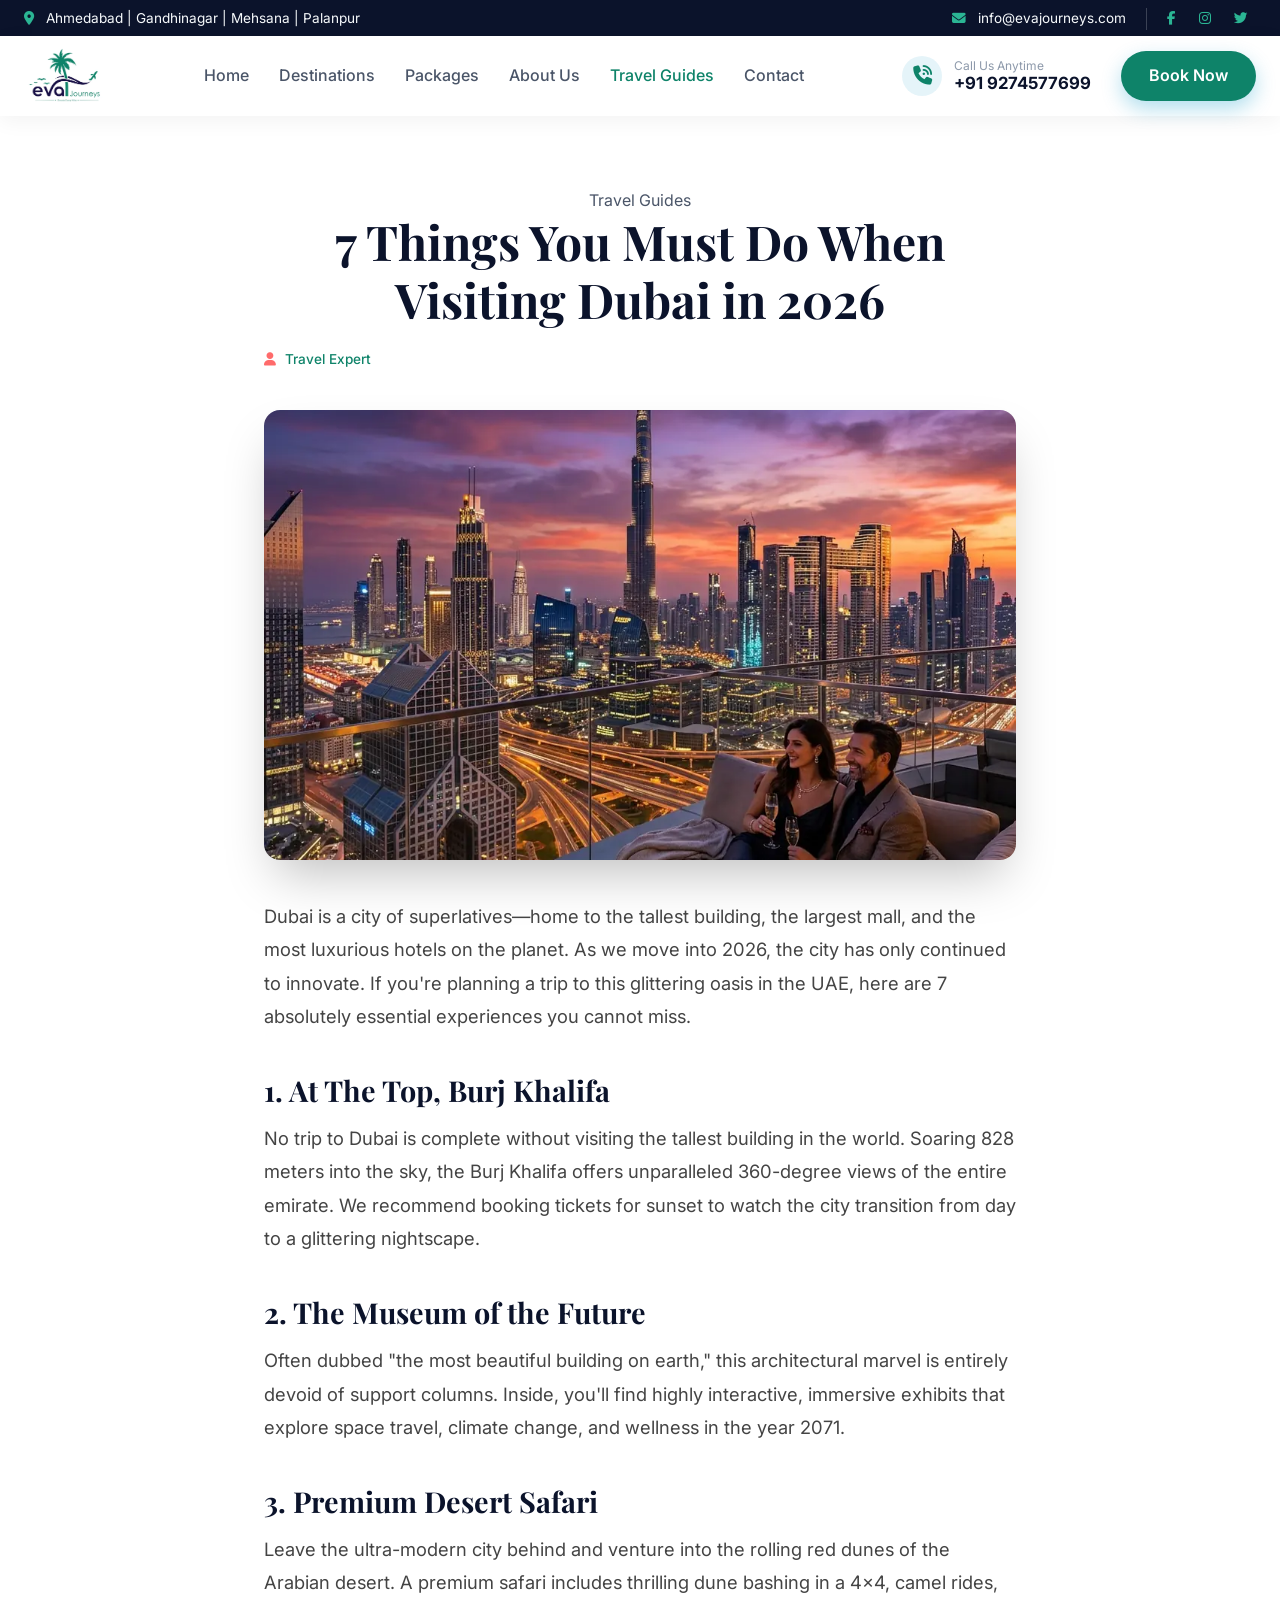
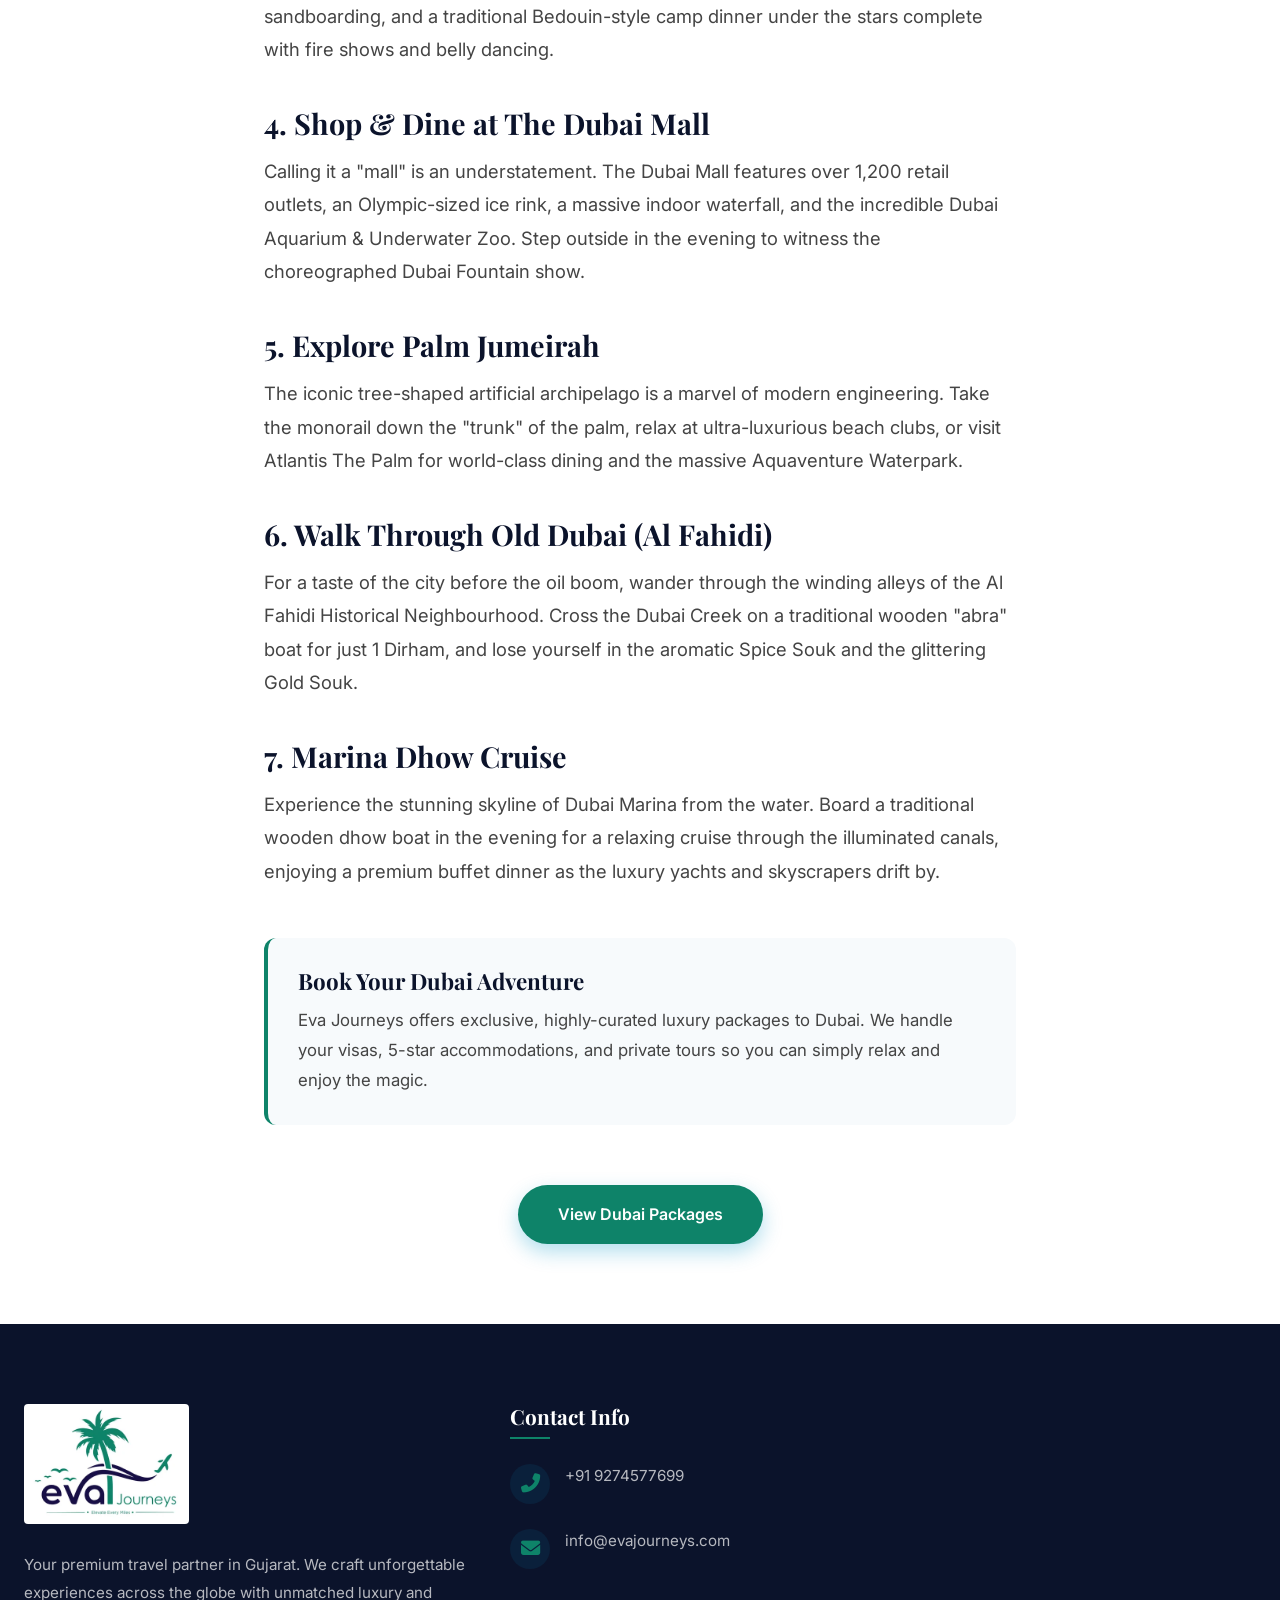
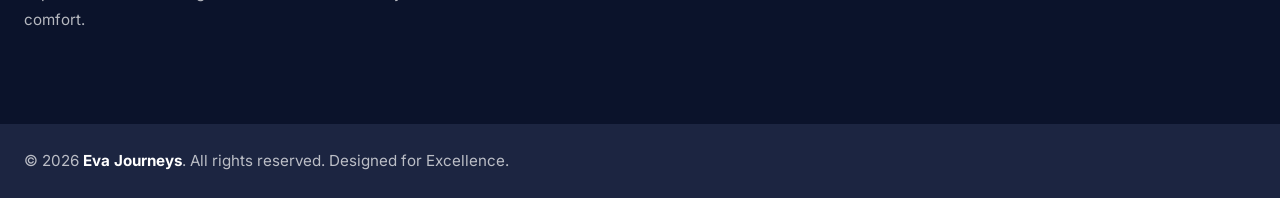
==== commit 127c7943: "Optimize mobile responsiveness and layout" ====
--- a/blog-dubai.html
+++ b/blog-dubai.html
@@ -5,6 +5,7 @@
     <meta name="viewport" content="width=device-width, initial-scale=1.0">
     <title>7 Things You Must Do When Visiting Dubai in 2026 | Eva Journeys</title>
     <meta name="description" content="Discover breathtaking destinations with Eva Journeys. Premium travel packages based in Gujarat.">
+    <link rel="icon" href="favicon.ico" sizes="any">
     
     <link rel="preconnect" href="https://fonts.googleapis.com">
     <link rel="preconnect" href="https://fonts.gstatic.com" crossorigin>
@@ -31,7 +32,7 @@
 
     <nav class="navbar" style="background: var(--white); box-shadow: 0 5px 20px rgba(0,0,0,0.05);">
         <div class="container nav-container">
-            <a href="index.html" class="logo"><img src="assets/logo/light.jpg" alt="Eva Journeys"></a>
+            <a href="index.html" class="logo"><img src="assets/optimized/logo/light.webp" alt="Eva Journeys" decoding="async"></a>
             <ul class="nav-links">
                 <li><a href="index.html#home">Home</a></li>
                 <li><a href="index.html#destinations">Destinations</a></li>
@@ -64,7 +65,7 @@
                 </div>
             </div>
             
-            <img src="assets/dest_dubai_1777758841607.png" alt="Dubai Skyline" style="width: 100%; height: 450px; object-fit: cover; border-radius: 16px; margin-bottom: 40px; box-shadow: var(--shadow-float);">
+            <img src="assets/optimized/dest_dubai_1777758841607.webp" alt="Dubai Skyline" loading="eager" decoding="async" fetchpriority="high" style="width: 100%; height: 450px; object-fit: cover; border-radius: 16px; margin-bottom: 40px; box-shadow: var(--shadow-float);">
             
             <div class="post-content" style="font-size: 1.15rem; line-height: 1.8; color: #444;">
                 <p>Dubai is a city of superlatives—home to the tallest building, the largest mall, and the most luxurious hotels on the planet. As we move into 2026, the city has only continued to innovate. If you're planning a trip to this glittering oasis in the UAE, here are 7 absolutely essential experiences you cannot miss.</p>
@@ -107,7 +108,7 @@
         <div class="footer-top">
             <div class="container footer-grid">
                 <div class="footer-col brand-col">
-                    <a href="index.html" class="logo footer-logo"><img src="assets/logo/light.jpg" alt="Eva Journeys"></a>
+                    <a href="index.html" class="logo footer-logo"><img src="assets/optimized/logo/light.webp" alt="Eva Journeys" loading="lazy" decoding="async"></a>
                     <p class="footer-desc">Your premium travel partner in Gujarat. We craft unforgettable experiences across the globe with unmatched luxury and comfort.</p>
                 </div>
                 <div class="footer-col contact-col">
--- a/style.css
+++ b/style.css
@@ -36,6 +36,7 @@
 
 html {
     scroll-behavior: smooth;
+    overflow-x: hidden;
 }
 
 body {
@@ -44,6 +45,7 @@
     background-color: var(--white);
     line-height: 1.6;
     overflow-x: hidden;
+    width: 100%;
 }
 
 h1,
@@ -73,11 +75,44 @@
     display: block;
 }
 
+img.lazy-media {
+    background-color: #EAF3F0;
+    background-image: linear-gradient(100deg, #EAF3F0 0%, #F8FCFB 45%, #DDEBE7 70%, #EAF3F0 100%);
+    background-size: 220% 100%;
+}
+
+img.lazy-media:not(.is-loaded) {
+    animation: lazySkeleton 1.25s ease-in-out infinite;
+}
+
+img.lazy-media.is-loaded,
+img.lazy-media.has-error {
+    animation: none;
+    background: transparent;
+}
+
+@keyframes lazySkeleton {
+    from {
+        background-position: 120% 0;
+    }
+
+    to {
+        background-position: -120% 0;
+    }
+}
+
+@media (prefers-reduced-motion: reduce) {
+    img.lazy-media:not(.is-loaded) {
+        animation: none;
+    }
+}
+
 .container {
     width: 100%;
     max-width: 1280px;
     margin: 0 auto;
     padding: 0 24px;
+    position: relative;
 }
 
 .section {
@@ -1758,7 +1793,7 @@
     }
 
     .container {
-        padding: 0 16px;
+        padding: 0 20px;
     }
 
     .mt-50 {
@@ -1798,7 +1833,8 @@
     }
 
     .logo img {
-        max-height: 40px;
+        max-height: 35px;
+        width: auto;
     }
 
     /* ===== Hero Mobile ===== */
@@ -1807,8 +1843,12 @@
         height: 70vh;
     }
 
+    .hero-content {
+        padding-top: 30px;
+    }
+
     .hero-content h1 {
-        font-size: 2.2rem;
+        font-size: 2.1rem;
         line-height: 1.2;
     }
 
@@ -2100,4 +2140,4 @@
         height: 250px !important;
         border-radius: 12px !important;
     }
-}+}
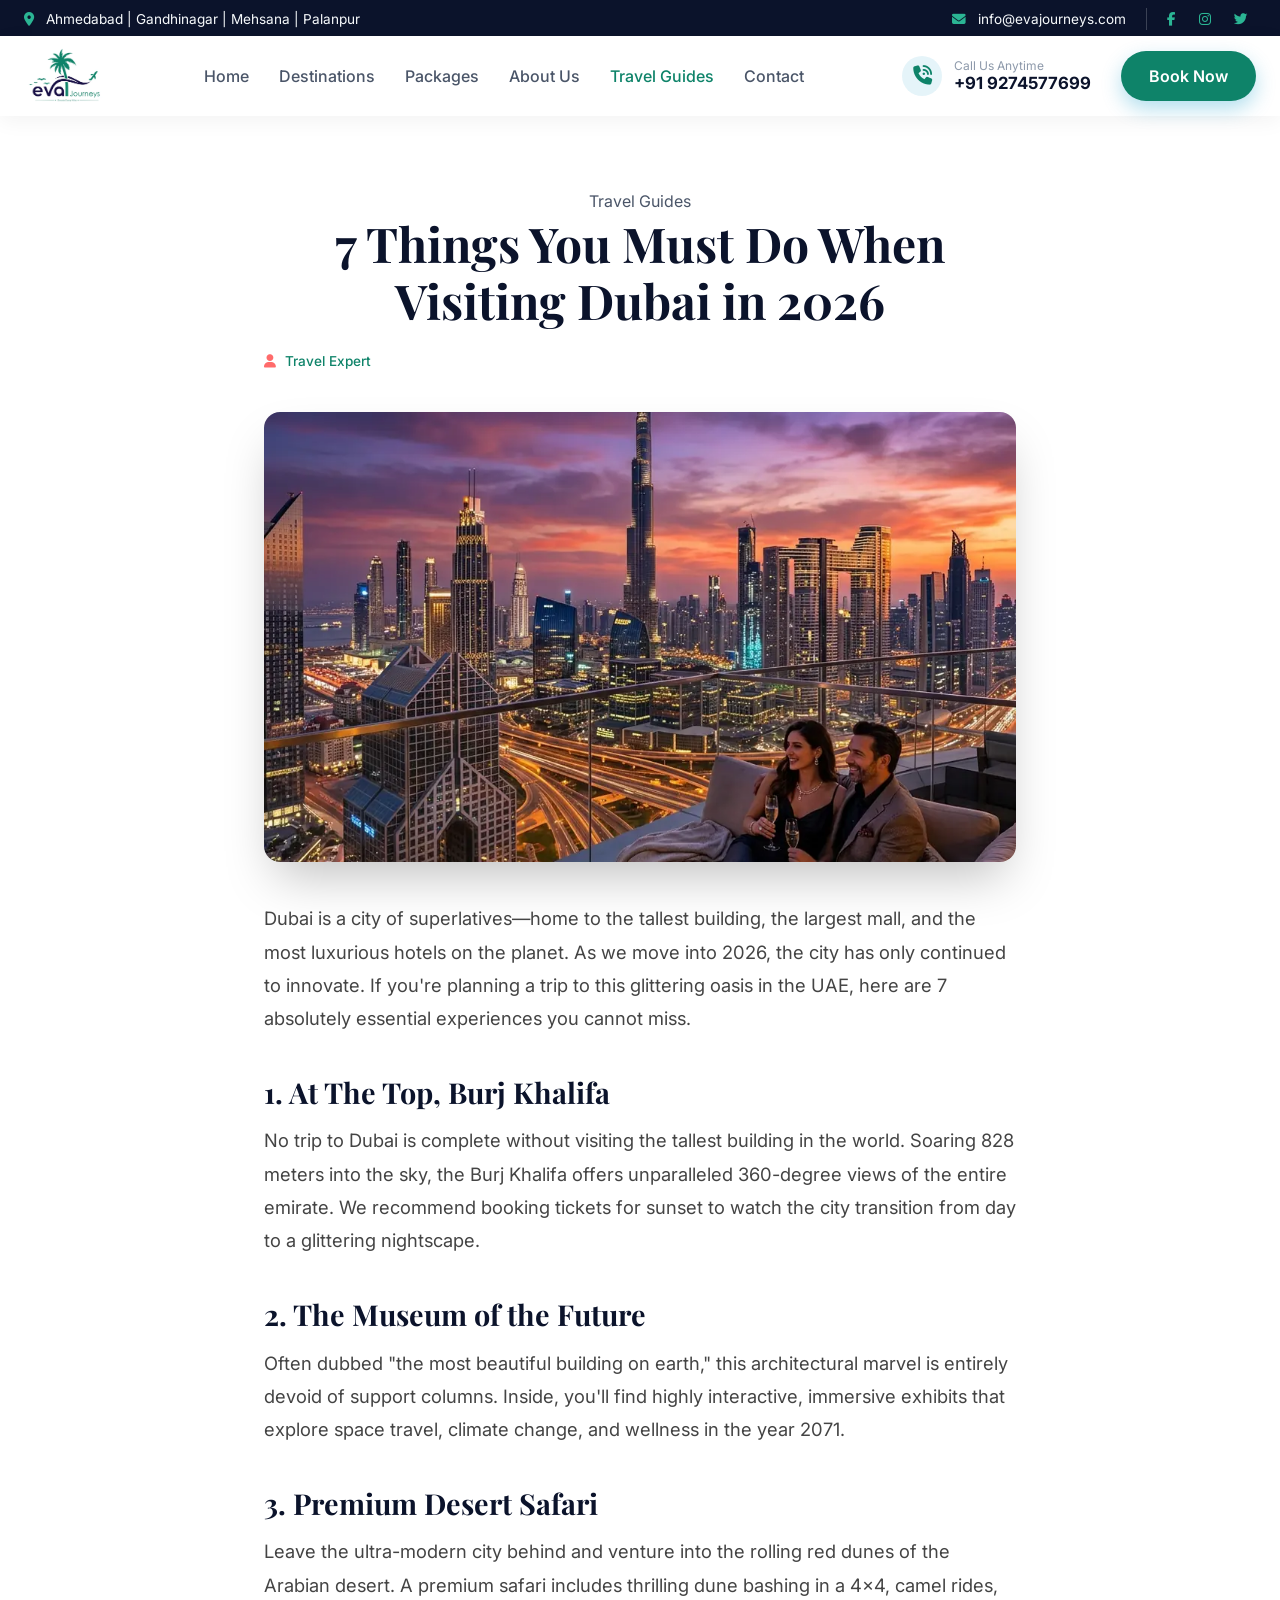
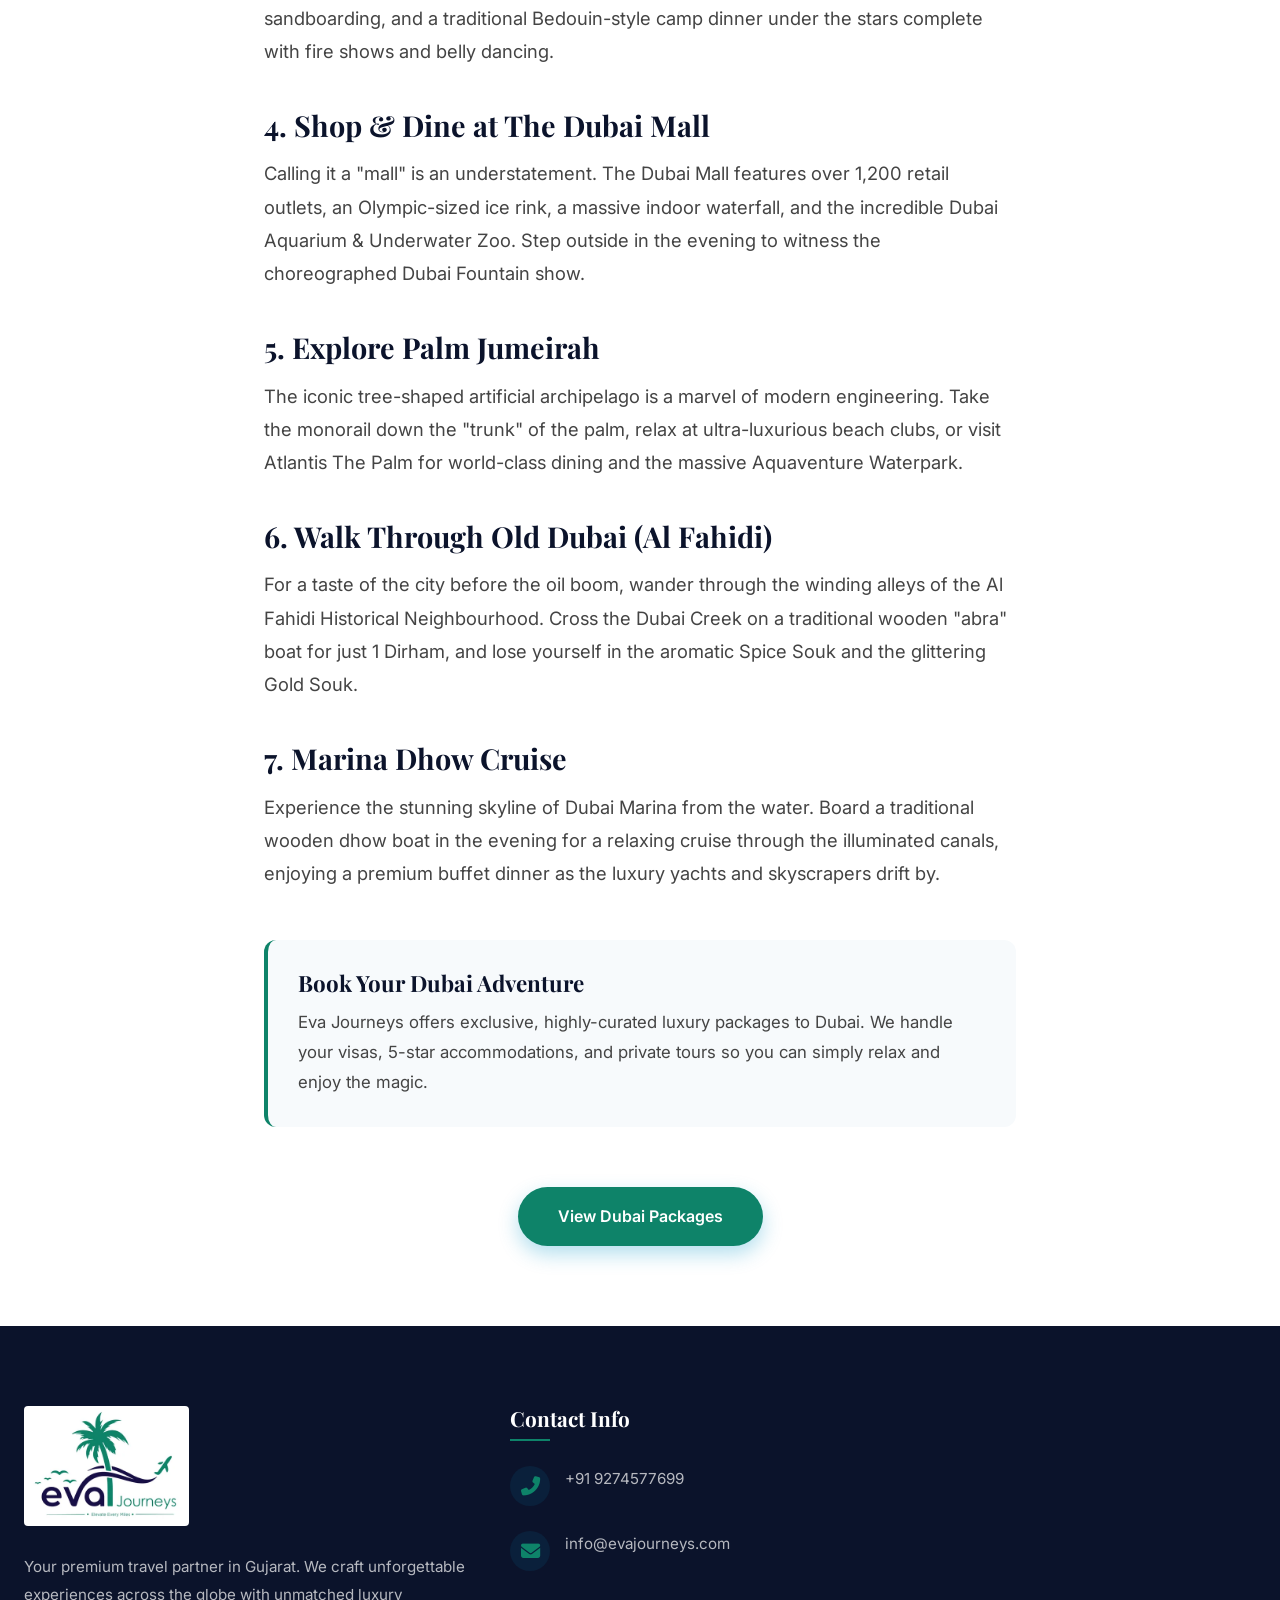
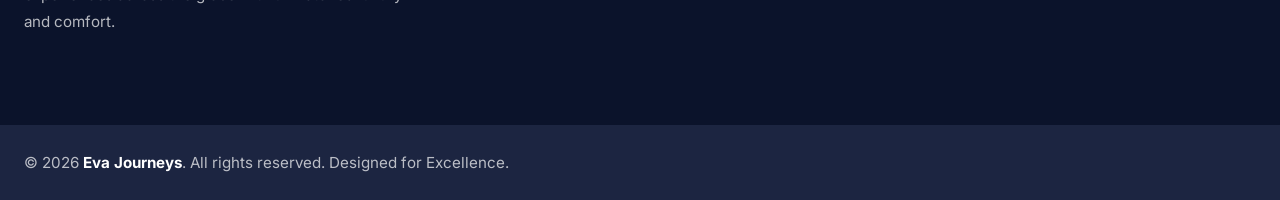
==== commit e68d5858: "Redesign hero: declutter animation, fix mobile layout & typography - Remove cluttered cloud glyphs a" ====
--- a/blog-dubai.html
+++ b/blog-dubai.html
@@ -11,7 +11,7 @@
     <link rel="preconnect" href="https://fonts.gstatic.com" crossorigin>
     <link href="https://fonts.googleapis.com/css2?family=Inter:wght@300;400;500;600;700&family=Playfair+Display:ital,wght@0,400;0,600;0,700;0,800;1,400&display=swap" rel="stylesheet">
     <link rel="stylesheet" href="https://cdnjs.cloudflare.com/ajax/libs/font-awesome/6.4.0/css/all.min.css">
-    <link rel="stylesheet" href="style.css">
+    <link rel="stylesheet" href="style.css?v=20260603-2">
 </head>
 <body>
     <div class="topbar">
--- a/style.css
+++ b/style.css
@@ -43,9 +43,12 @@
     font-family: var(--font-sans);
     color: var(--text);
     background-color: var(--white);
-    line-height: 1.6;
+    line-height: 1.65;
     overflow-x: hidden;
     width: 100%;
+    -webkit-font-smoothing: antialiased;
+    -moz-osx-font-smoothing: grayscale;
+    text-rendering: optimizeLegibility;
 }
 
 h1,
@@ -57,6 +60,11 @@
     font-family: var(--font-serif);
     color: var(--dark);
     line-height: 1.2;
+    text-wrap: balance;
+}
+
+p {
+    text-wrap: pretty;
 }
 
 a {
@@ -575,9 +583,171 @@
     font-weight: 300;
 }
 
+.hero-subtitle i {
+    margin-right: 8px;
+    color: var(--gold);
+}
+
 .hero-buttons {
     display: flex;
     gap: 20px;
+}
+
+/* Hero trust strip */
+.hero-trust {
+    display: flex;
+    align-items: center;
+    gap: 28px;
+    margin-top: 48px;
+    flex-wrap: wrap;
+}
+
+.trust-item {
+    display: flex;
+    align-items: center;
+    gap: 11px;
+    color: rgba(255, 255, 255, 0.85);
+    font-size: 0.92rem;
+    line-height: 1.2;
+}
+
+.trust-item i {
+    color: var(--gold);
+    font-size: 1.35rem;
+}
+
+.trust-item strong {
+    color: var(--white);
+    font-size: 1.25rem;
+    font-weight: 700;
+    margin-right: 2px;
+}
+
+.trust-divider {
+    width: 1px;
+    height: 30px;
+    background: rgba(255, 255, 255, 0.22);
+}
+
+/* ===== Hero Travel Animation Scene (desktop only) ===== */
+.hero-scene {
+    position: absolute;
+    inset: 0;
+    z-index: 5;
+    pointer-events: none;
+    overflow: hidden;
+}
+
+/* Flying plane along a dashed flight path, confined to the upper sky */
+.flight-path {
+    position: absolute;
+    top: 8%;
+    left: 0;
+    width: 100%;
+    height: 200px;
+}
+
+.flight-line {
+    position: absolute;
+    inset: 0;
+    width: 100%;
+    height: 100%;
+    opacity: 0;
+    animation: pathFade 18s ease-in-out infinite;
+}
+
+.flight-line path {
+    stroke-dasharray: 6 9;
+    animation: dashMove 1.6s linear infinite;
+}
+
+@keyframes dashMove {
+    to {
+        stroke-dashoffset: -30;
+    }
+}
+
+@keyframes pathFade {
+    0%, 6% { opacity: 0; }
+    18%, 72% { opacity: 1; }
+    92%, 100% { opacity: 0; }
+}
+
+.plane {
+    position: absolute;
+    top: 0;
+    left: 0;
+    font-size: 1.9rem;
+    color: var(--white);
+    filter: drop-shadow(0 6px 14px rgba(0, 0, 0, 0.45));
+    offset-path: path('M-40,150 C260,30 620,30 900,90 C1140,140 1320,70 1500,20');
+    offset-rotate: auto;
+    animation: flyPlane 18s ease-in-out infinite;
+}
+
+@keyframes flyPlane {
+    0% { offset-distance: 0%; opacity: 0; }
+    6% { opacity: 1; }
+    90% { opacity: 1; }
+    100% { offset-distance: 100%; opacity: 0; }
+}
+
+/* Scroll cue */
+.scroll-cue {
+    position: absolute;
+    bottom: 90px;
+    left: 50%;
+    transform: translateX(-50%);
+    z-index: 15;
+    display: flex;
+    flex-direction: column;
+    align-items: center;
+    gap: 8px;
+    color: rgba(255, 255, 255, 0.8);
+}
+
+.scroll-cue .mouse {
+    width: 24px;
+    height: 40px;
+    border: 2px solid rgba(255, 255, 255, 0.6);
+    border-radius: 14px;
+    display: flex;
+    justify-content: center;
+    padding-top: 7px;
+}
+
+.scroll-cue .wheel {
+    width: 4px;
+    height: 8px;
+    background: var(--white);
+    border-radius: 2px;
+    animation: wheelMove 1.6s ease-in-out infinite;
+}
+
+@keyframes wheelMove {
+    0% { transform: translateY(0); opacity: 1; }
+    100% { transform: translateY(12px); opacity: 0; }
+}
+
+.scroll-cue .scroll-text {
+    font-size: 0.7rem;
+    letter-spacing: 1.5px;
+    text-transform: uppercase;
+    opacity: 0.8;
+}
+
+/* Hide the animated scene where it would crowd the headline */
+@media (max-width: 992px) {
+    .hero-scene,
+    .scroll-cue {
+        display: none;
+    }
+}
+
+@media (prefers-reduced-motion: reduce) {
+    .plane, .flight-line, .scroll-cue .wheel, .zoom-effect {
+        animation: none !important;
+    }
 }
 
 /* ===== Search Widget ===== */
@@ -1129,9 +1299,78 @@
     margin-bottom: 5px;
 }
 
+.stars {
+    margin-bottom: 18px;
+}
+
 .stars i {
     color: var(--gold);
-    font-size: 0.8rem;
+    font-size: 0.95rem;
+    margin-right: 2px;
+}
+
+/* Demo testimonials carousel */
+.testimonials-slider {
+    padding: 10px 8px 60px !important;
+}
+
+.testimonials-slider .swiper-slide {
+    height: auto;
+    display: flex;
+}
+
+.testimonials-slider .testimonial-card {
+    margin: 10px 0;
+    width: 100%;
+    display: flex;
+    flex-direction: column;
+}
+
+.testimonials-slider .review-text {
+    flex: 1;
+    margin-bottom: 24px;
+}
+
+.testimonials-pagination {
+    text-align: center;
+    margin-top: 10px;
+}
+
+.avatar-initials {
+    width: 56px;
+    height: 56px;
+    border-radius: 50%;
+    flex-shrink: 0;
+    display: flex;
+    align-items: center;
+    justify-content: center;
+    color: var(--white);
+    font-weight: 700;
+    font-size: 1.15rem;
+    font-family: var(--font-sans);
+    letter-spacing: 0.5px;
+}
+
+/* Sub-heading for screenshot reviews */
+.reviews-subhead {
+    margin-top: 50px;
+    margin-bottom: 10px;
+}
+
+.reviews-subhead h3 {
+    font-size: 1.6rem;
+    color: var(--dark);
+    margin-bottom: 6px;
+}
+
+.reviews-subhead h3 i {
+    color: #25D366;
+    margin-right: 6px;
+}
+
+.reviews-subhead p {
+    color: var(--text-light);
+    font-size: 1rem;
 }
 
 /* ===== Blog Section ===== */
@@ -1412,11 +1651,8 @@
 
 .newsletter-box {
     background: linear-gradient(135deg, var(--dark) 0%, var(--dark-alt) 100%);
-    border-radius: 20px;
-    padding: 40px 50px;
-    display: flex;
-    align-items: center;
-    gap: 30px;
+    border-radius: 24px;
+    padding: 48px 50px;
     box-shadow: var(--shadow-float);
     position: relative;
     overflow: hidden;
@@ -1430,7 +1666,7 @@
     width: 250px;
     height: 250px;
     border-radius: 50%;
-    background: rgba(255, 255, 255, 0.03);
+    background: radial-gradient(circle, rgba(43, 181, 148, 0.18), transparent 70%);
 }
 
 .newsletter-box::after {
@@ -1438,93 +1674,159 @@
     position: absolute;
     bottom: -60px;
     left: -60px;
-    width: 180px;
-    height: 180px;
+    width: 200px;
+    height: 200px;
     border-radius: 50%;
-    background: rgba(255, 255, 255, 0.02);
+    background: radial-gradient(circle, rgba(255, 183, 3, 0.12), transparent 70%);
+}
+
+.newsletter-head {
+    display: flex;
+    align-items: center;
+    gap: 20px;
+    margin-bottom: 28px;
+    position: relative;
+    z-index: 2;
 }
 
 .newsletter-icon {
-    width: 56px;
-    height: 56px;
-    background: var(--primary);
-    border-radius: 14px;
+    width: 60px;
+    height: 60px;
+    background: linear-gradient(135deg, var(--primary), var(--primary-light));
+    border-radius: 16px;
     display: flex;
     align-items: center;
     justify-content: center;
     flex-shrink: 0;
+    box-shadow: 0 8px 20px rgba(14, 131, 105, 0.4);
 }
 
 .newsletter-icon i {
     color: white;
-    font-size: 1.4rem;
+    font-size: 1.5rem;
 }
 
 .newsletter-content {
-    flex-shrink: 0;
     color: var(--white);
+}
+
+.newsletter-tag {
+    display: inline-block;
+    color: var(--primary-light);
+    font-size: 0.8rem;
+    font-weight: 600;
+    text-transform: uppercase;
+    letter-spacing: 1.5px;
+    margin-bottom: 4px;
 }
 
 .newsletter-content h2 {
     color: var(--white);
-    font-size: 1.6rem;
+    font-size: 1.9rem;
+    margin: 0 0 6px;
+}
+
+.newsletter-content p {
+    color: rgba(255, 255, 255, 0.7);
+    font-size: 0.98rem;
     margin: 0;
-    white-space: nowrap;
+    max-width: 620px;
 }
 
 .newsletter-form {
-    flex: 1;
-    display: flex;
-    gap: 0;
+    display: grid;
+    grid-template-columns: 1fr 1fr 1fr auto;
+    gap: 12px;
+    position: relative;
+    z-index: 2;
+}
+
+.nl-field {
+    display: flex;
+    align-items: center;
+    gap: 10px;
     background: var(--white);
-    padding: 6px;
-    border-radius: 14px;
+    border-radius: 12px;
+    padding: 0 16px;
     min-width: 0;
-}
-
-.newsletter-form input {
+    border: 2px solid transparent;
+    transition: border-color 0.25s ease, box-shadow 0.25s ease;
+}
+
+.nl-field:focus-within {
+    border-color: var(--primary-light);
+    box-shadow: 0 0 0 4px rgba(43, 181, 148, 0.18);
+}
+
+.nl-field i {
+    color: var(--primary);
+    font-size: 0.95rem;
+    flex-shrink: 0;
+}
+
+.nl-field input {
     flex: 1;
     border: none;
     outline: none;
-    padding: 0 20px;
+    padding: 15px 0;
     font-family: var(--font-sans);
-    font-size: 1rem;
+    font-size: 0.98rem;
     min-width: 0;
+    background: transparent;
+    color: var(--dark);
 }
 
 .btn-newsletter {
-    background: var(--primary);
+    background: linear-gradient(135deg, var(--primary), var(--primary-light));
     color: white;
     border: none;
-    border-radius: 10px;
+    border-radius: 12px;
     padding: 14px 30px;
     font-weight: 600;
-    font-size: 0.95rem;
+    font-size: 0.98rem;
     cursor: pointer;
     white-space: nowrap;
     display: flex;
     align-items: center;
+    justify-content: center;
     gap: 8px;
     transition: all 0.3s ease;
 }
 
 .btn-newsletter:hover {
-    background: var(--primary-dark, #0052a3);
-    transform: translateY(-1px);
+    transform: translateY(-2px);
+    box-shadow: 0 10px 22px rgba(14, 131, 105, 0.45);
+}
+
+.btn-newsletter:disabled {
+    opacity: 0.75;
+    cursor: not-allowed;
+    transform: none;
+}
+
+.newsletter-error {
+    color: #fda4af;
+    font-weight: 500;
+    font-size: 0.92rem;
+    margin-top: 16px;
+    position: relative;
+    z-index: 2;
 }
 
 .newsletter-success {
     color: #4ade80;
     font-weight: 600;
-    font-size: 1rem;
-    display: flex;
-    align-items: center;
-    gap: 8px;
-    white-space: nowrap;
+    font-size: 1.05rem;
+    display: flex;
+    align-items: center;
+    gap: 10px;
+    margin-top: 8px;
+    position: relative;
+    z-index: 2;
 }
 
 .newsletter-success i {
-    font-size: 1.2rem;
+    font-size: 1.3rem;
 }
 
 /* ===== Footer ===== */
@@ -1756,13 +2058,12 @@
         grid-template-columns: 1fr 1fr;
     }
 
-    .newsletter-box {
-        flex-direction: column;
-        text-align: center;
-    }
-
-    .newsletter-box::before {
-        display: none;
+    .newsletter-form {
+        grid-template-columns: 1fr 1fr;
+    }
+
+    .btn-newsletter {
+        grid-column: span 2;
     }
 }
 
@@ -1839,26 +2140,31 @@
 
     /* ===== Hero Mobile ===== */
     .hero {
-        min-height: 500px;
-        height: 70vh;
+        height: auto;
+        min-height: 88vh;
+        padding: 100px 0 70px;
+        align-items: center;
     }
 
     .hero-content {
-        padding-top: 30px;
+        padding-top: 0;
+    }
+
+    .hero-subtitle {
+        font-size: 0.8rem;
+        padding: 5px 14px;
+        margin-bottom: 18px;
     }
 
     .hero-content h1 {
-        font-size: 2.1rem;
-        line-height: 1.2;
+        font-size: 2.2rem;
+        line-height: 1.18;
+        margin-bottom: 18px;
     }
 
     .hero-content p {
-        font-size: 1rem;
-        margin-bottom: 25px;
-    }
-
-    .hero-subtitle {
-        font-size: 0.85rem;
+        font-size: 0.98rem;
+        margin-bottom: 26px;
     }
 
     .hero-buttons {
@@ -1869,7 +2175,32 @@
     .hero-buttons .btn {
         width: 100%;
         text-align: center;
-        padding: 14px 20px;
+        padding: 13px 22px;
+        font-size: 1rem;
+    }
+
+    /* Compact, non-colliding trust strip */
+    .hero-trust {
+        gap: 10px 18px;
+        margin-top: 26px;
+        justify-content: flex-start;
+    }
+
+    .trust-item {
+        font-size: 0.8rem;
+        gap: 7px;
+    }
+
+    .trust-item i {
+        font-size: 1.05rem;
+    }
+
+    .trust-item strong {
+        font-size: 0.98rem;
+    }
+
+    .trust-divider {
+        display: none;
     }
 
     /* ===== Search Widget Mobile ===== */
@@ -2054,10 +2385,7 @@
 
     /* ===== Newsletter Mobile ===== */
     .newsletter-box {
-        flex-direction: column;
-        text-align: center;
-        padding: 30px 20px;
-        gap: 15px;
+        padding: 30px 22px;
     }
 
     .newsletter-box::before,
@@ -2065,31 +2393,40 @@
         display: none;
     }
 
+    .newsletter-head {
+        flex-direction: column;
+        text-align: center;
+        align-items: center;
+        gap: 14px;
+        margin-bottom: 22px;
+    }
+
     .newsletter-content h2 {
-        font-size: 1.3rem;
-        white-space: normal;
+        font-size: 1.4rem;
+    }
+
+    .newsletter-content p {
+        font-size: 0.92rem;
     }
 
     .newsletter-form {
-        flex-direction: column;
-        background: rgba(255, 255, 255, 0.1);
-        padding: 0;
-        border-radius: 14px;
+        grid-template-columns: 1fr;
         gap: 10px;
     }
 
-    .newsletter-form input {
-        padding: 14px 18px;
-        border-radius: 12px;
-        background: var(--white);
+    .btn-newsletter {
+        grid-column: span 1;
         width: 100%;
-    }
-
-    .btn-newsletter {
-        width: 100%;
+        padding: 15px 20px;
+    }
+
+    .newsletter-success {
         justify-content: center;
-        padding: 14px 20px;
-        border-radius: 12px;
+        text-align: center;
+    }
+
+    .newsletter-error {
+        text-align: center;
     }
 
     /* ===== Footer Mobile ===== */
@@ -2140,4 +2477,77 @@
         height: 250px !important;
         border-radius: 12px !important;
     }
-}
+
+    /* ===== Testimonials Mobile ===== */
+    .testimonial-card {
+        padding: 28px 24px;
+        margin: 10px 0;
+    }
+
+    .review-text {
+        font-size: 1rem;
+        line-height: 1.7;
+    }
+
+    .reviews-subhead h3 {
+        font-size: 1.3rem;
+    }
+
+    .reviews-subhead p {
+        font-size: 0.9rem;
+    }
+}
+
+/* ===== Small Phones ===== */
+@media (max-width: 480px) {
+    .container {
+        padding: 0 16px;
+    }
+
+    .section-header h2 {
+        font-size: 1.6rem;
+    }
+
+    .hero-content h1 {
+        font-size: 1.85rem;
+    }
+
+    .hero-trust {
+        gap: 10px;
+    }
+
+    .trust-item {
+        font-size: 0.72rem;
+    }
+
+    .trust-divider {
+        display: none;
+    }
+
+    .newsletter-box {
+        padding: 26px 18px;
+    }
+
+    .newsletter-content h2 {
+        font-size: 1.25rem;
+    }
+
+    .btn-large {
+        padding: 14px 26px;
+        font-size: 1rem;
+    }
+
+    .dest-card {
+        height: 240px;
+    }
+
+    .testimonial-card {
+        padding: 24px 20px;
+    }
+
+    .avatar-initials {
+        width: 48px;
+        height: 48px;
+        font-size: 1rem;
+    }
+}
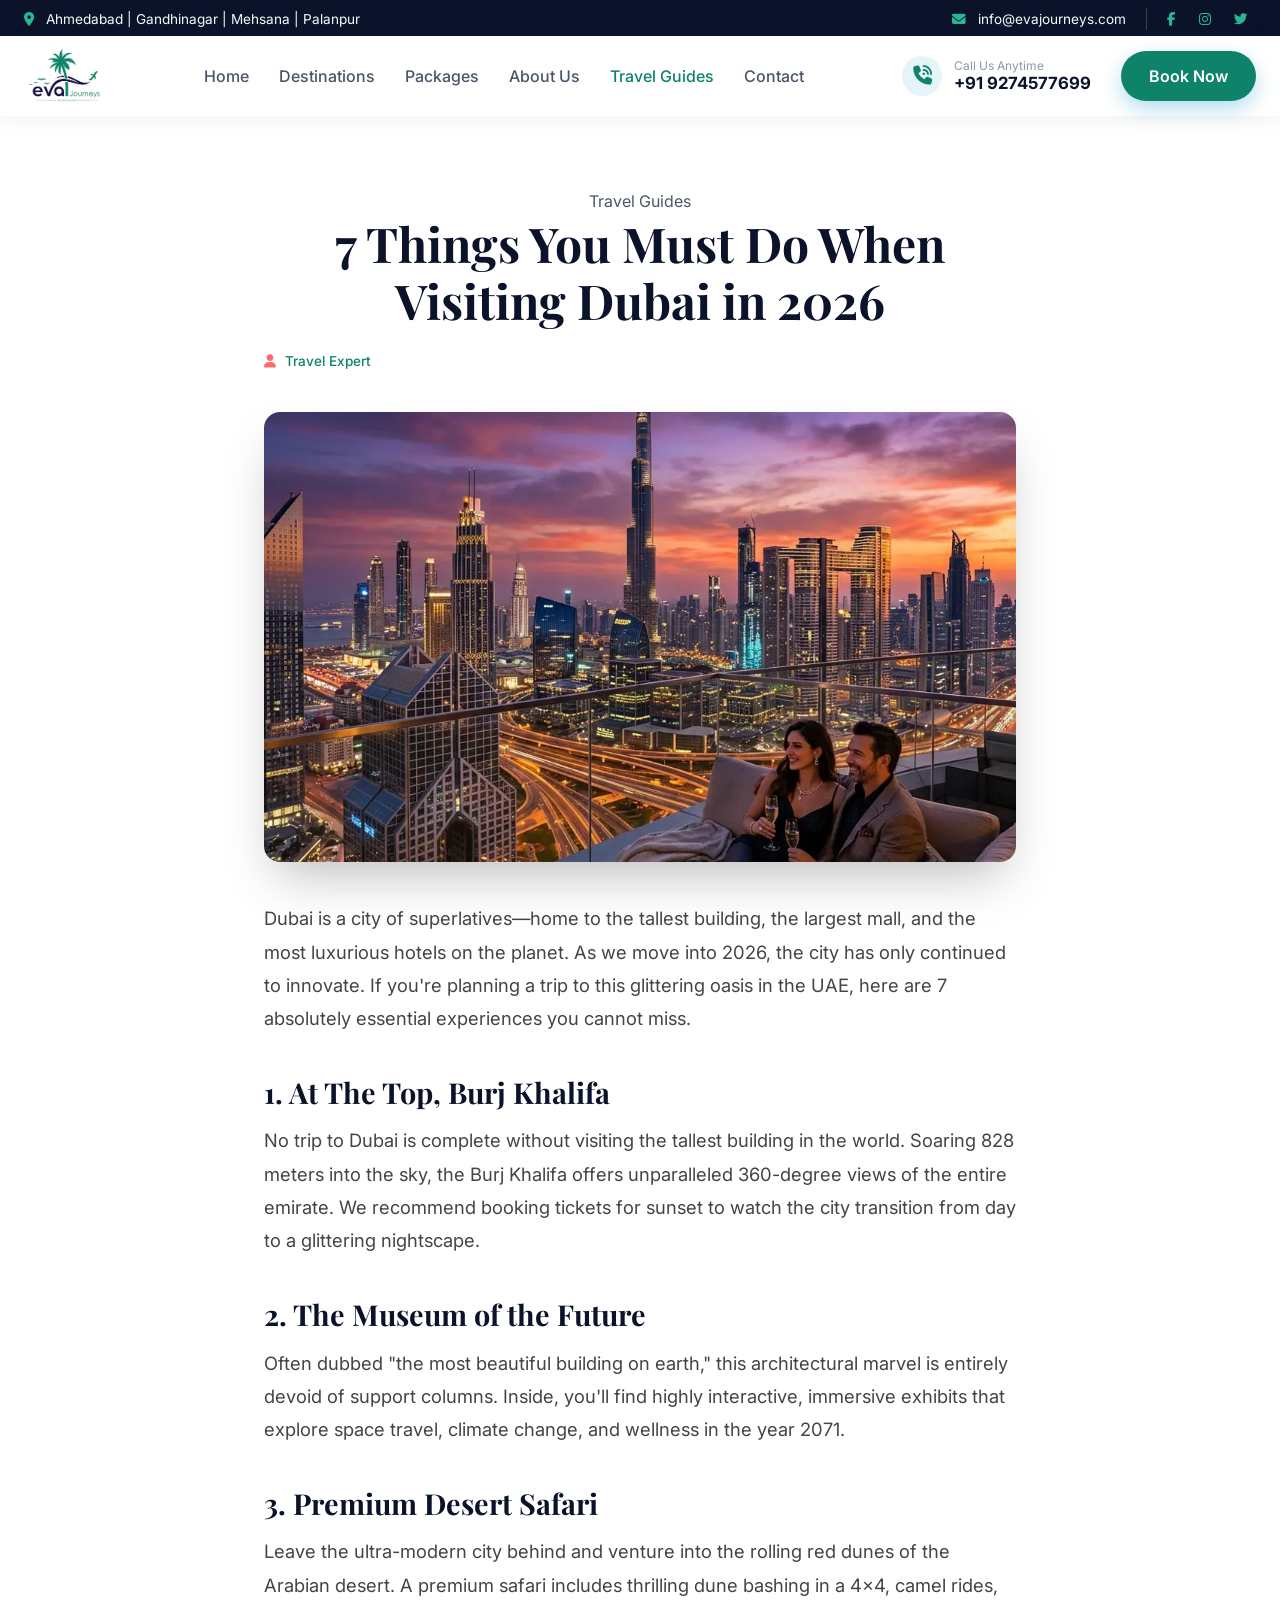
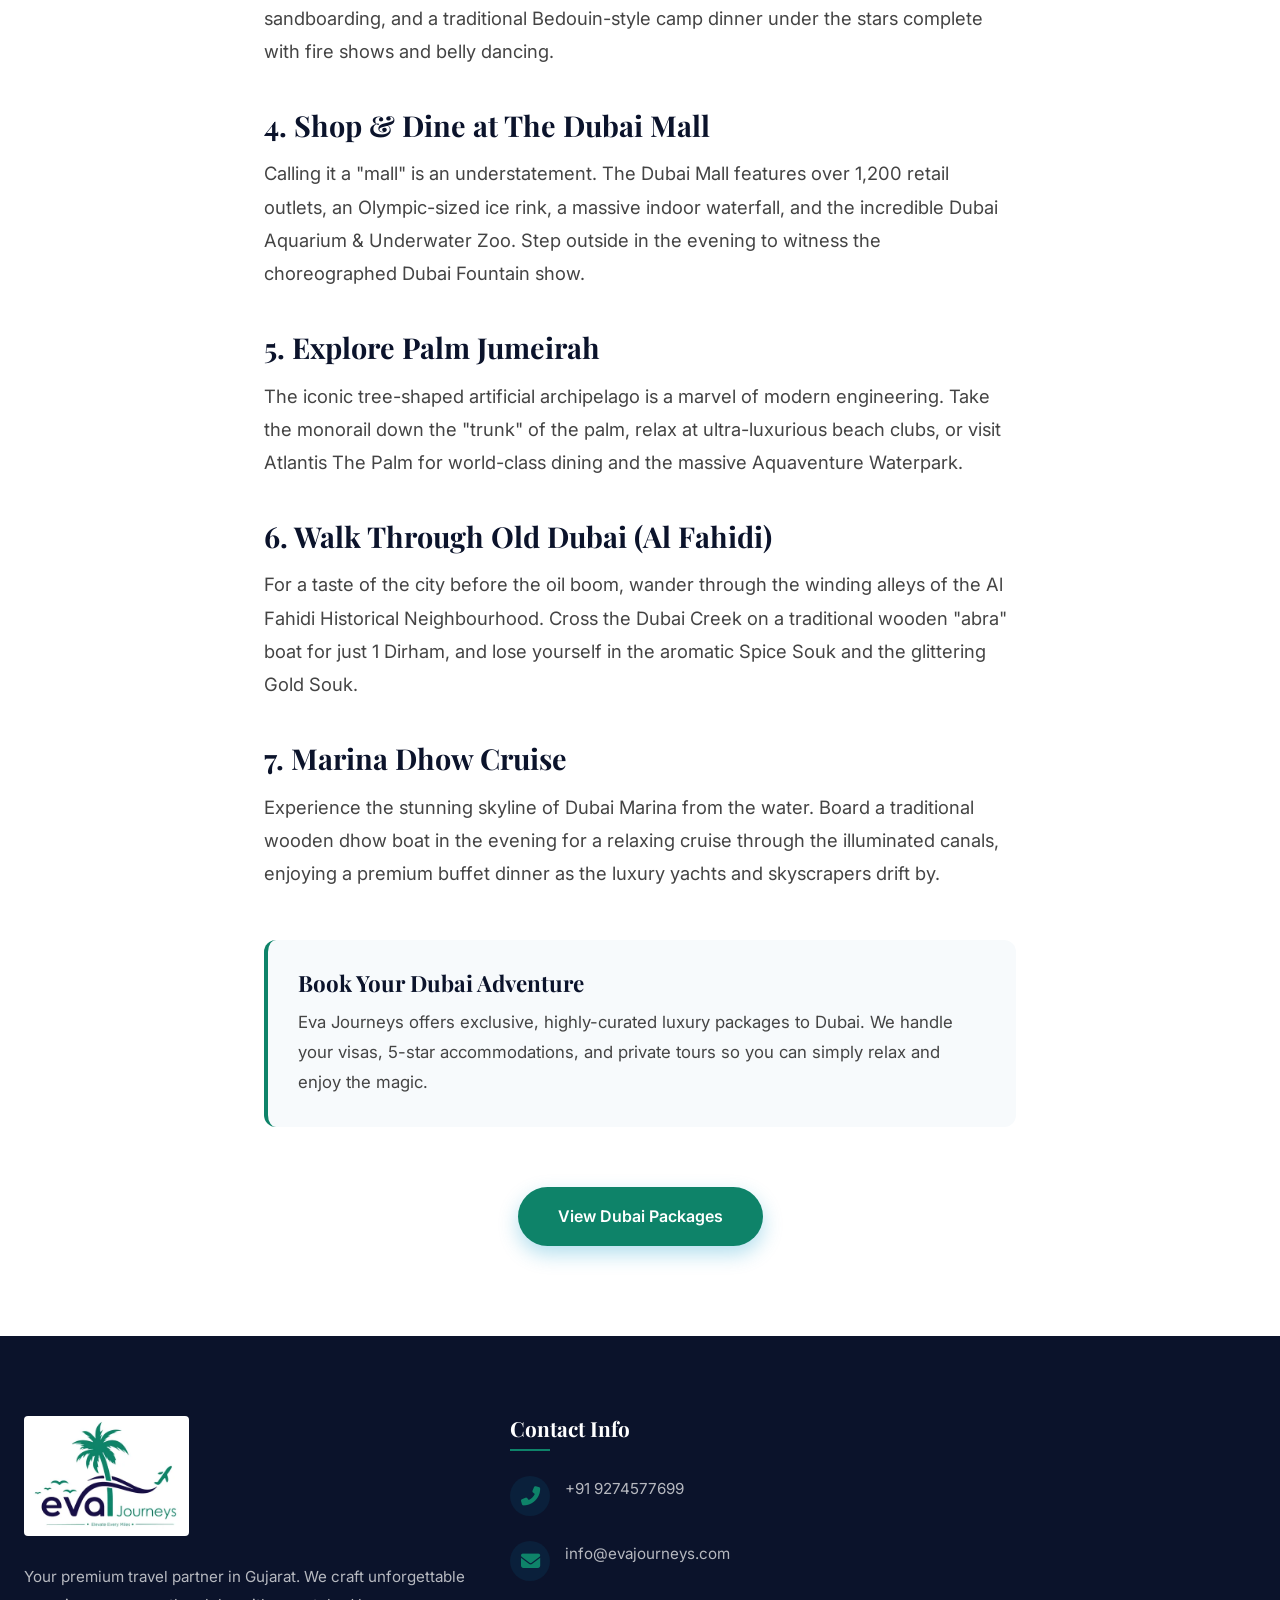
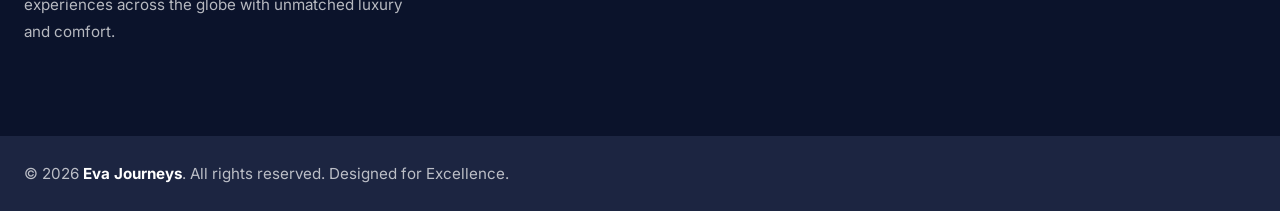
==== commit 2c4a4a5c: "Add premium motion layer: animations, micro-interactions & smoothness - Scroll progress bar (rAF-thr" ====
--- a/blog-dubai.html
+++ b/blog-dubai.html
@@ -11,7 +11,7 @@
     <link rel="preconnect" href="https://fonts.gstatic.com" crossorigin>
     <link href="https://fonts.googleapis.com/css2?family=Inter:wght@300;400;500;600;700&family=Playfair+Display:ital,wght@0,400;0,600;0,700;0,800;1,400&display=swap" rel="stylesheet">
     <link rel="stylesheet" href="https://cdnjs.cloudflare.com/ajax/libs/font-awesome/6.4.0/css/all.min.css">
-    <link rel="stylesheet" href="style.css?v=20260603-2">
+    <link rel="stylesheet" href="style.css?v=20260603-3">
 </head>
 <body>
     <div class="topbar">
--- a/style.css
+++ b/style.css
@@ -2002,6 +2002,310 @@
     display: none !important;
 }
 
+/* =====================================================================
+   PREMIUM MOTION LAYER
+===================================================================== */
+
+/* Scroll progress bar */
+.scroll-progress {
+    position: fixed;
+    top: 0;
+    left: 0;
+    height: 4px;
+    width: 100%;
+    transform: scaleX(0);
+    transform-origin: left center;
+    background: linear-gradient(90deg, var(--primary), var(--primary-light), var(--gold));
+    z-index: 2000;
+    will-change: transform;
+    box-shadow: 0 1px 6px rgba(14, 131, 105, 0.4);
+}
+
+/* Animated gradient highlight text in the hero */
+.text-highlight {
+    background: linear-gradient(100deg, var(--gold) 0%, #ffd966 25%, var(--primary-light) 50%, var(--gold) 75%, #ffd966 100%);
+    background-size: 250% 100%;
+    -webkit-background-clip: text;
+    background-clip: text;
+    -webkit-text-fill-color: transparent;
+    color: var(--gold);
+    animation: gradientShift 6s ease-in-out infinite;
+}
+
+@keyframes gradientShift {
+    0%, 100% { background-position: 0% 50%; }
+    50% { background-position: 100% 50%; }
+}
+
+/* Shine sweep on primary buttons */
+.btn-primary,
+.btn-newsletter,
+.btn-search-premium {
+    position: relative;
+    overflow: hidden;
+    will-change: transform;
+}
+
+.btn-primary::after,
+.btn-newsletter::after,
+.btn-search-premium::after {
+    content: '';
+    position: absolute;
+    top: 0;
+    left: -120%;
+    width: 60%;
+    height: 100%;
+    background: linear-gradient(120deg, transparent, rgba(255, 255, 255, 0.45), transparent);
+    transform: skewX(-20deg);
+    transition: left 0.7s cubic-bezier(0.22, 1, 0.36, 1);
+    pointer-events: none;
+}
+
+.btn-primary:hover::after,
+.btn-newsletter:hover::after,
+.btn-search-premium:hover::after {
+    left: 130%;
+}
+
+/* Animated underline under centered section titles */
+.section-header.text-center h2::after {
+    content: '';
+    display: block;
+    width: 0;
+    height: 3px;
+    margin: 16px auto 0;
+    border-radius: 3px;
+    background: linear-gradient(90deg, var(--primary), var(--gold));
+    transition: width 0.9s cubic-bezier(0.22, 1, 0.36, 1);
+}
+
+.section-header.text-center.aos-animate h2::after,
+.section-header.text-center h2:hover::after {
+    width: 80px;
+}
+
+/* Smoother card lift + sheen */
+.package-card,
+.blog-card,
+.dest-card,
+.testimonial-card {
+    will-change: transform;
+}
+
+.dest-card::after {
+    content: '';
+    position: absolute;
+    inset: 0;
+    background: linear-gradient(120deg, transparent 30%, rgba(255, 255, 255, 0.18) 50%, transparent 70%);
+    transform: translateX(-100%);
+    transition: transform 0.8s cubic-bezier(0.22, 1, 0.36, 1);
+    z-index: 1;
+    pointer-events: none;
+}
+
+.dest-card:hover::after {
+    transform: translateX(100%);
+}
+
+.testimonial-card {
+    transition: transform 0.45s cubic-bezier(0.22, 1, 0.36, 1), box-shadow 0.45s ease;
+}
+
+.testimonials-slider .swiper-slide-active .testimonial-card,
+.testimonial-card:hover {
+    transform: translateY(-8px);
+    box-shadow: var(--shadow-lg);
+}
+
+.avatar-initials {
+    transition: transform 0.4s cubic-bezier(0.34, 1.56, 0.64, 1);
+}
+
+.testimonial-card:hover .avatar-initials {
+    transform: scale(1.1) rotate(-4deg);
+}
+
+/* Generic reveal-on-scroll */
+[data-reveal] {
+    opacity: 0;
+    transform: translateY(28px);
+    transition: opacity 0.7s ease, transform 0.7s cubic-bezier(0.22, 1, 0.36, 1);
+}
+
+[data-reveal].revealed {
+    opacity: 1;
+    transform: none;
+}
+
+/* Floating WhatsApp button */
+.fab-whatsapp {
+    position: fixed;
+    bottom: 26px;
+    right: 26px;
+    width: 60px;
+    height: 60px;
+    border-radius: 50%;
+    background: #25D366;
+    color: #fff;
+    display: flex;
+    align-items: center;
+    justify-content: center;
+    font-size: 1.8rem;
+    z-index: 1500;
+    box-shadow: 0 8px 24px rgba(37, 211, 102, 0.45);
+    transition: transform 0.3s cubic-bezier(0.34, 1.56, 0.64, 1), box-shadow 0.3s ease;
+    animation: fabPulse 2.4s ease-in-out infinite;
+}
+
+.fab-whatsapp:hover {
+    color: #fff;
+    box-shadow: 0 12px 30px rgba(37, 211, 102, 0.6);
+}
+
+.fab-tooltip {
+    position: absolute;
+    right: 72px;
+    background: var(--dark);
+    color: #fff;
+    padding: 8px 14px;
+    border-radius: 8px;
+    font-size: 0.85rem;
+    font-weight: 500;
+    white-space: nowrap;
+    opacity: 0;
+    transform: translateX(10px);
+    pointer-events: none;
+    transition: opacity 0.3s ease, transform 0.3s ease;
+}
+
+.fab-tooltip::after {
+    content: '';
+    position: absolute;
+    top: 50%;
+    right: -5px;
+    transform: translateY(-50%);
+    border-left: 6px solid var(--dark);
+    border-top: 6px solid transparent;
+    border-bottom: 6px solid transparent;
+}
+
+.fab-whatsapp:hover .fab-tooltip {
+    opacity: 1;
+    transform: translateX(0);
+}
+
+@keyframes fabPulse {
+    0% { box-shadow: 0 8px 24px rgba(37, 211, 102, 0.45), 0 0 0 0 rgba(37, 211, 102, 0.5); }
+    70% { box-shadow: 0 8px 24px rgba(37, 211, 102, 0.45), 0 0 0 18px rgba(37, 211, 102, 0); }
+    100% { box-shadow: 0 8px 24px rgba(37, 211, 102, 0.45), 0 0 0 0 rgba(37, 211, 102, 0); }
+}
+
+/* Back-to-top button */
+.back-to-top {
+    position: fixed;
+    bottom: 96px;
+    right: 26px;
+    width: 48px;
+    height: 48px;
+    border-radius: 50%;
+    border: none;
+    background: var(--primary);
+    color: #fff;
+    font-size: 1.1rem;
+    cursor: pointer;
+    z-index: 1500;
+    display: flex;
+    align-items: center;
+    justify-content: center;
+    opacity: 0;
+    visibility: hidden;
+    transform: translateY(20px) scale(0.8);
+    transition: opacity 0.4s ease, transform 0.4s cubic-bezier(0.34, 1.56, 0.64, 1), visibility 0.4s, background 0.3s ease;
+    box-shadow: var(--shadow-md);
+}
+
+.back-to-top.visible {
+    opacity: 1;
+    visibility: visible;
+    transform: translateY(0) scale(1);
+}
+
+.back-to-top:hover {
+    background: var(--primary-dark);
+    transform: translateY(-3px) scale(1.05);
+}
+
+/* Gentle ambient float on accent elements */
+.experience-badge {
+    animation: floatSoft 4.5s ease-in-out infinite;
+}
+
+.newsletter-icon {
+    animation: floatSoft 3.6s ease-in-out infinite;
+}
+
+@keyframes floatSoft {
+    0%, 100% { transform: translateY(0); }
+    50% { transform: translateY(-9px); }
+}
+
+.badge-featured,
+.badge-discount {
+    animation: badgePop 2.2s ease-in-out infinite;
+}
+
+@keyframes badgePop {
+    0%, 100% { transform: scale(1); }
+    50% { transform: scale(1.07); }
+}
+
+/* Reduced-motion: keep it calm */
+@media (prefers-reduced-motion: reduce) {
+    .text-highlight,
+    .fab-whatsapp,
+    .experience-badge,
+    .newsletter-icon,
+    .badge-featured,
+    .badge-discount {
+        animation: none !important;
+    }
+
+    .scroll-progress,
+    .dest-card::after,
+    .btn-primary::after,
+    .btn-newsletter::after,
+    .btn-search-premium::after,
+    [data-reveal] {
+        transition: none !important;
+    }
+
+    [data-reveal] {
+        opacity: 1;
+        transform: none;
+    }
+}
+
+@media (max-width: 768px) {
+    .fab-whatsapp {
+        width: 52px;
+        height: 52px;
+        font-size: 1.55rem;
+        bottom: 18px;
+        right: 18px;
+    }
+
+    .fab-tooltip {
+        display: none;
+    }
+
+    .back-to-top {
+        bottom: 80px;
+        right: 18px;
+        width: 44px;
+        height: 44px;
+    }
+}
+
 /* ===== Responsive Design ===== */
 @media (max-width: 1200px) {
     .hero-content h1 {
